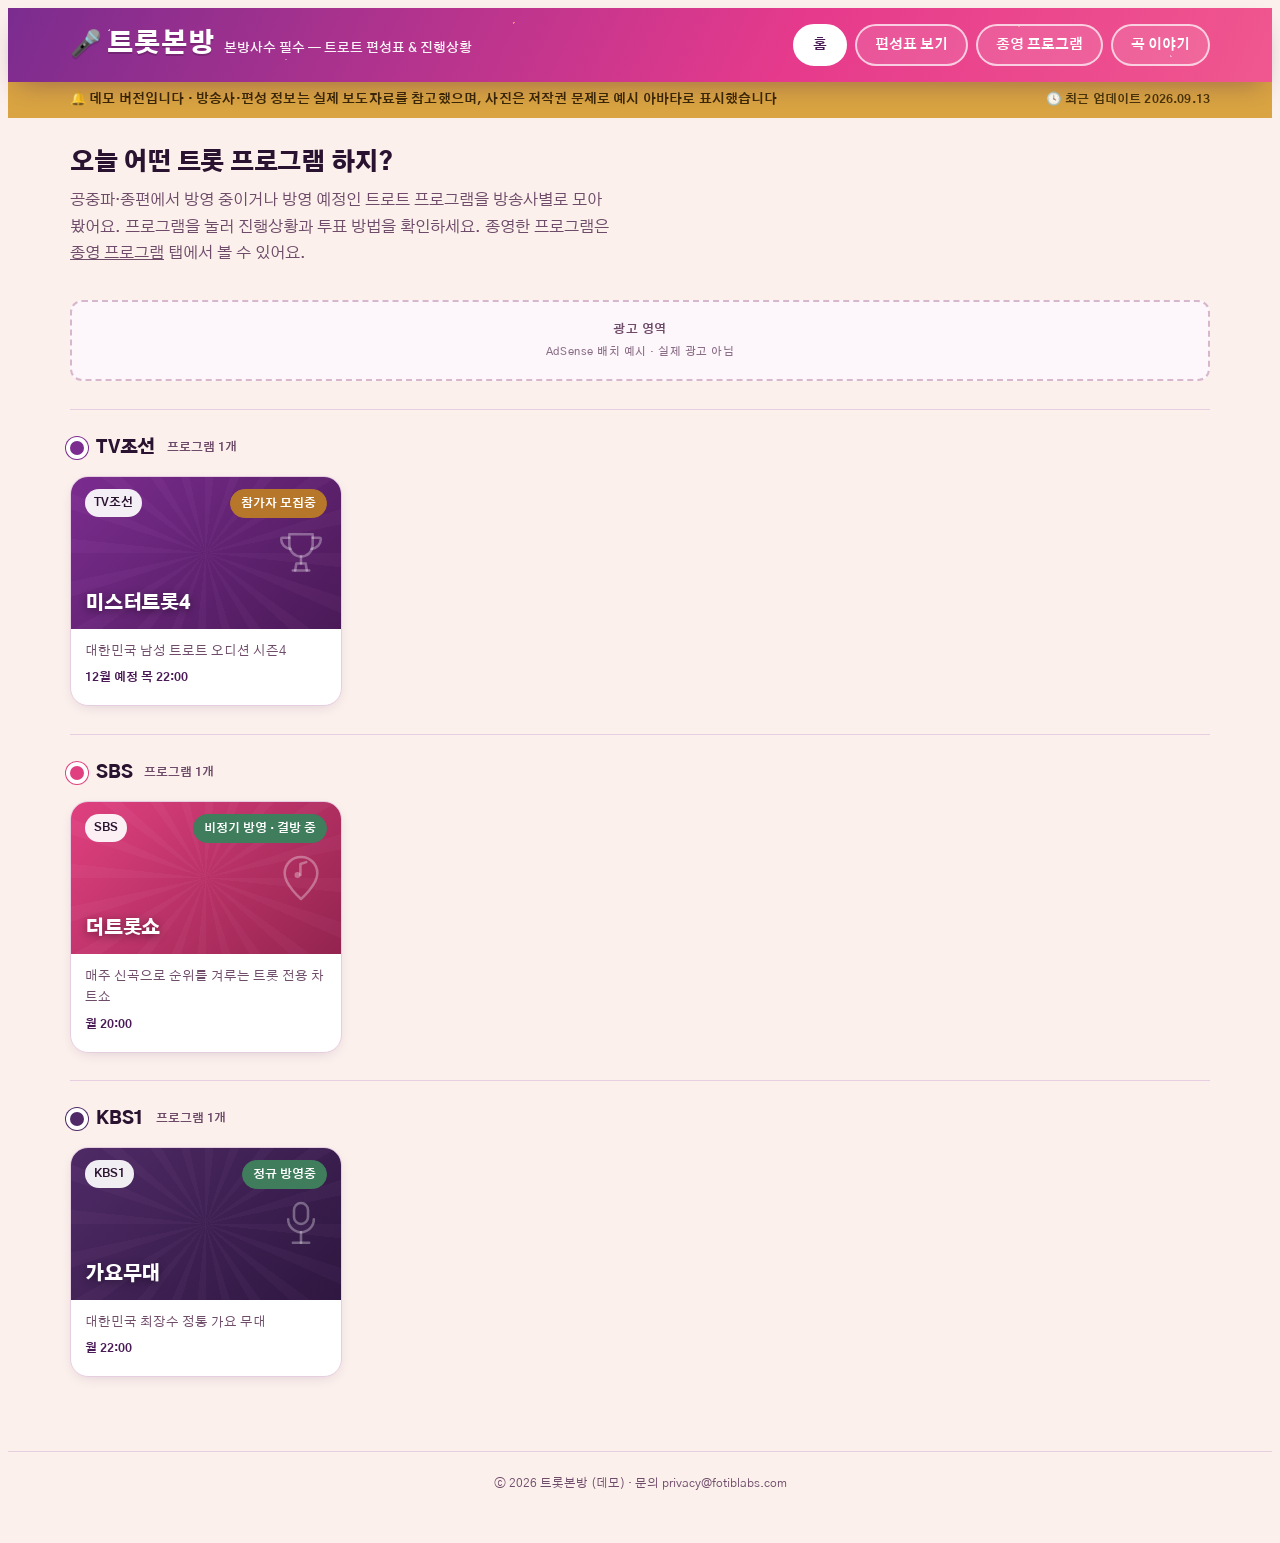
==== index.html @ c2bcf1fb "Add files via upload" ====
<!DOCTYPE html>
<html lang="ko">
<head>
<meta charset="UTF-8">
<meta name="viewport" content="width=device-width, initial-scale=1.0">
<meta name="description" content="미스트롯, 미스터트롯, 현역가왕 등 공중파·종편 트로트 프로그램의 편성표·진행상황·투표 방법을 한 곳에 모은 정보 사이트">
<meta property="og:title" content="트롯본방 - 트로트 프로그램 편성표 & 진행상황">
<meta property="og:description" content="방송사별 트로트 프로그램을 모아보고 편성표·진행상황·투표방법을 확인하세요">
<meta property="og:type" content="website">
<meta property="og:locale" content="ko_KR">
<link rel="icon" href="data:image/svg+xml,%3Csvg%20xmlns='http://www.w3.org/2000/svg'%20viewBox='0%200%20100%20100'%3E%3Ctext%20y='.9em'%20font-size='90'%3E%F0%9F%8E%A4%3C/text%3E%3C/svg%3E">
<title>트롯본방 - 트로트 프로그램 편성표 & 진행상황</title>
<link rel="stylesheet" href="https://fonts.googleapis.com/css2?family=Gothic+A1:wght@400;500;700;900&display=swap">
<style>
  :root{
    --color-bg:#FBF0EC;
    --color-bg-alt:#F6E1EE;
    --color-surface:#FFFFFF;
    --color-ink:#2A1330;
    --color-ink-soft:#6E4B69;
    --color-primary:#7B2C8F;
    --color-primary-dark:#4A1A57;
    --color-accent:#E63A8C;
    --color-gold:#D9A441;
    --color-gold-dark:#A9761F;
    --color-border:#E7CDE0;
    --tone-live:#3F7D5C;
    --tone-live-bg:#E2F1E7;
    --tone-upcoming:#B6772A;
    --tone-upcoming-bg:#FBEBD6;
    --tone-ended:#8B738C;
    --tone-ended-bg:#EEE4EC;
    --font-display:'Gothic A1','Noto Sans KR',sans-serif;
    --font-body:'Gothic A1','Noto Sans KR',sans-serif;
    --radius-card:18px;
    --shadow-card:0 12px 26px -10px rgba(74,26,87,0.38);
    --shadow-soft:0 4px 14px -6px rgba(74,26,87,0.22);
  }

  *,*::before,*::after{box-sizing:border-box;}

  body{
    background:var(--color-bg);
    color:var(--color-ink);
    font-family:var(--font-body);
    font-size:16px;
    line-height:1.65;
    -webkit-font-smoothing:antialiased;
  }

  h1,h2,h3,h4{
    font-family:var(--font-display);
    font-weight:900;
    line-height:1.3;
    text-wrap:balance;
    margin:0;
    letter-spacing:-0.01em;
  }

  p{margin:0;}
  ul{margin:0;padding:0;list-style:none;}
  button{font-family:inherit;cursor:pointer;}
  a{color:inherit;}

  img,svg{max-width:100%;}

  :focus-visible{
    outline:3px solid var(--color-accent);
    outline-offset:2px;
    border-radius:6px;
  }

  .wrap{
    max-width:1180px;
    margin:0 auto;
    padding:0 20px;
  }

  /* ---------- header ---------- */
  .site-header{
    position:relative;
    background:linear-gradient(115deg,var(--color-primary) 0%,var(--color-accent) 62%,#F0578F 100%);
    background-image:
      radial-gradient(1.6px 1.6px at 8% 30%, rgba(255,255,255,0.55) 50%, transparent 51%),
      radial-gradient(1.6px 1.6px at 22% 70%, rgba(255,255,255,0.4) 50%, transparent 51%),
      radial-gradient(2px 2px at 40% 20%, rgba(255,225,120,0.55) 50%, transparent 51%),
      radial-gradient(1.4px 1.4px at 66% 55%, rgba(255,255,255,0.5) 50%, transparent 51%),
      radial-gradient(2px 2px at 80% 25%, rgba(255,225,120,0.5) 50%, transparent 51%),
      radial-gradient(1.6px 1.6px at 92% 65%, rgba(255,255,255,0.45) 50%, transparent 51%),
      linear-gradient(115deg,var(--color-primary) 0%,var(--color-accent) 62%,#F0578F 100%);
    color:#fff;
    padding:16px 0;
    box-shadow:var(--shadow-card);
  }
  .site-header .wrap{
    display:flex;
    align-items:center;
    justify-content:space-between;
    gap:16px;
    flex-wrap:wrap;
  }
  .brand{
    display:flex;
    align-items:baseline;
    gap:10px;
  }
  .brand-mark{
    font-family:var(--font-display);
    font-weight:900;
    font-size:1.6rem;
    letter-spacing:-0.01em;
    text-shadow:0 2px 0 rgba(0,0,0,0.18);
  }
  .brand-tagline{
    font-size:0.82rem;
    color:rgba(255,255,255,0.95);
    font-weight:600;
  }
  .site-nav{
    display:flex;
    gap:8px;
  }
  .nav-btn{
    border:2px solid rgba(255,255,255,0.7);
    background:rgba(255,255,255,0.12);
    color:#fff;
    font-weight:700;
    font-size:0.85rem;
    padding:8px 18px;
    border-radius:999px;
    transition:background 0.15s ease, transform 0.15s ease;
    text-decoration:none;
    display:inline-block;
  }
  .nav-btn:hover{background:rgba(255,255,255,0.28);}
  .nav-btn[aria-current="page"]{
    background:#fff;
    color:var(--color-primary-dark);
    border-color:#fff;
  }

  .demo-strip{
    background:var(--color-gold);
    color:#3A2705;
    font-weight:700;
    letter-spacing:0.01em;
    padding:7px 0;
  }
  .demo-strip .wrap{
    display:flex;
    align-items:center;
    justify-content:space-between;
    gap:8px 18px;
    flex-wrap:wrap;
  }
  .demo-strip .msg{font-size:0.82rem;}
  .demo-strip .updated{
    font-size:0.78rem;
    white-space:nowrap;
    opacity:0.9;
  }

  main{display:block;padding-bottom:64px;}

  /* ---------- ad placeholder ---------- */
  .ad-slot{
    border:2px dashed #D6B7CC;
    background:#FDF7FB;
    color:var(--color-ink-soft);
    border-radius:12px;
    text-align:center;
    padding:18px;
    font-size:0.78rem;
    font-weight:700;
    letter-spacing:0.04em;
    margin:28px 0;
  }
  .ad-slot span{display:block;font-size:0.68rem;font-weight:500;margin-top:2px;opacity:0.8;}

  /* ---------- home ---------- */
  .intro{
    padding:30px 0 6px;
  }
  .intro h1{
    font-size:1.5rem;
    margin-bottom:8px;
  }
  .intro p{
    color:var(--color-ink-soft);
    max-width:60ch;
  }

  .broadcaster-block{
    padding:26px 0 10px;
    border-top:1px solid var(--color-border);
    margin-top:18px;
  }
  .broadcaster-head{
    display:flex;
    align-items:center;
    gap:12px;
    margin-bottom:16px;
  }
  .broadcaster-dot{
    width:14px;height:14px;border-radius:50%;
    box-shadow:0 0 0 4px var(--color-surface), 0 0 0 5px var(--dot-color, var(--color-primary));
    background:var(--dot-color, var(--color-primary));
  }
  .broadcaster-head h2{font-size:1.15rem;}
  .broadcaster-count{
    font-size:0.75rem;
    color:var(--color-ink-soft);
    font-weight:700;
  }

  .card-grid{
    display:grid;
    grid-template-columns:repeat(auto-fill, minmax(240px,1fr));
    gap:18px;
  }

  .prog-card{
    background:var(--color-surface);
    border-radius:var(--radius-card);
    overflow:hidden;
    box-shadow:var(--shadow-soft);
    border:1px solid var(--color-border);
    text-align:left;
    padding:0;
    display:flex;
    flex-direction:column;
    transition:transform 0.15s ease, box-shadow 0.15s ease;
  }
  .prog-card:hover{
    transform:translateY(-4px);
    box-shadow:var(--shadow-card);
  }
  .prog-thumb{
    position:relative;
    aspect-ratio:16/9;
    background:linear-gradient(135deg, var(--acc,#7B2C8F), var(--acc-dark,#4A1A57));
    display:flex;
    flex-direction:column;
    justify-content:flex-end;
    padding:12px 14px;
    overflow:hidden;
  }
  .prog-thumb::before{
    content:"";
    position:absolute;
    inset:-30%;
    background-image:repeating-conic-gradient(from 0deg, rgba(255,255,255,0.16) 0deg 6deg, transparent 6deg 18deg);
    opacity:0.55;
    mix-blend-mode:soft-light;
  }

  /* ---------- type icons (competition/variety/stage watermarks) ---------- */
  .type-icon{position:absolute;display:block;pointer-events:none;}
  .type-icon svg{width:100%;height:100%;display:block;}
  .type-icon-thumb{
    top:50%; right:12px;
    width:56px; height:56px;
    transform:translateY(-50%);
    color:rgba(255,255,255,0.32);
  }
  .type-icon-hero{
    top:22px; right:26px;
    width:96px; height:96px;
    color:rgba(255,255,255,0.22);
  }
  .type-icon-mini{
    position:relative;
    display:inline-flex;
    width:20px; height:20px;
    vertical-align:middle;
  }
  .prog-badges{
    position:relative;
    display:flex;
    justify-content:space-between;
    align-items:flex-start;
    margin-bottom:auto;
  }
  .chip{
    position:relative;
    font-size:0.74rem;
    font-weight:700;
    padding:4px 9px;
    border-radius:999px;
    background:rgba(255,255,255,0.92);
    color:var(--color-ink);
  }
  .status-pill{
    position:relative;
    font-size:0.72rem;
    font-weight:700;
    padding:4px 10px;
    border-radius:999px;
    color:#fff;
    background:rgba(0,0,0,0.28);
    border:1px solid rgba(255,255,255,0.6);
  }
  .status-pill.tone-live{background:var(--tone-live);border-color:var(--tone-live);}
  .status-pill.tone-upcoming{background:var(--tone-upcoming);border-color:var(--tone-upcoming);}
  .status-pill.tone-ended{background:var(--tone-ended);border-color:var(--tone-ended);}

  .prog-title{
    position:relative;
    color:#fff;
    font-size:1.2rem;
    text-shadow:0 2px 8px rgba(0,0,0,0.45);
  }
  .prog-meta{
    padding:12px 14px 16px;
    display:flex;
    flex-direction:column;
    gap:6px;
    flex:1;
  }
  .prog-tagline{font-size:0.82rem;color:var(--color-ink-soft);}
  .prog-schedule{
    font-size:0.78rem;
    font-weight:700;
    color:var(--color-primary-dark);
    font-variant-numeric:tabular-nums;
  }

  /* ---------- ended programs / past seasons ---------- */
  .past-season-list{display:flex;flex-direction:column;gap:16px;margin-top:18px;}
  .past-season-card{
    background:var(--color-surface);
    border:1px solid var(--color-border);
    border-radius:16px;
    overflow:hidden;
  }
  .past-season-head{
    display:flex;
    align-items:center;
    gap:10px;
    flex-wrap:wrap;
    padding:14px 16px;
    background:var(--color-bg-alt);
  }
  .past-season-title{font-weight:900;font-size:1rem;color:var(--color-primary-dark);}
  .past-season-top{
    font-size:0.72rem;
    font-weight:700;
    background:var(--color-gold);
    color:#3A2705;
    padding:3px 10px;
    border-radius:999px;
  }
  .past-season-link{
    margin-left:auto;
    font-size:0.78rem;
    font-weight:700;
    color:var(--color-primary-dark);
    white-space:nowrap;
  }
  .past-season-link:hover{text-decoration:underline;}
  .past-season-body{padding:14px 16px 16px;}
  .past-season-body .history-roster{
    border-top:none;
    background:none;
    padding:0;
  }
  .past-season-summary{
    font-size:0.88rem;
    color:var(--color-ink);
    line-height:1.6;
    margin-bottom:12px;
  }
  .past-season-note{
    font-size:0.76rem;
    color:var(--color-ink-soft);
    margin-top:10px;
  }

  /* ---------- posts (곡 이야기) ---------- */
  .post-list{display:flex;flex-direction:column;gap:16px;margin-top:18px;}
  .post-card{
    display:block;
    background:var(--color-surface);
    border:1px solid var(--color-border);
    border-radius:16px;
    padding:18px 20px;
    text-decoration:none;
    color:inherit;
    transition:transform 0.15s ease, box-shadow 0.15s ease;
  }
  .post-card:hover{transform:translateY(-2px);box-shadow:var(--shadow-card);}
  .post-card-meta{display:flex;gap:8px;align-items:center;flex-wrap:wrap;margin-bottom:8px;}
  .post-tag{
    font-size:0.72rem;
    font-weight:700;
    padding:3px 10px;
    border-radius:999px;
    background:var(--color-bg-alt);
    color:var(--color-primary-dark);
  }
  .post-date{font-size:0.78rem;color:var(--color-ink-soft);}
  .post-card-title{font-size:1.1rem;font-weight:900;color:var(--color-primary-dark);margin-bottom:6px;}
  .post-card-excerpt{font-size:0.88rem;color:var(--color-ink-soft);line-height:1.6;}

  .post-detail-head{padding:6px 0 18px;border-bottom:1px solid var(--color-border);margin-bottom:20px;}
  .post-detail-title{font-size:1.7rem;margin-bottom:10px;}
  .post-song-facts{display:flex;flex-wrap:wrap;gap:8px 20px;font-size:0.86rem;color:var(--color-ink-soft);}
  .post-song-facts b{color:var(--color-ink);}
  .post-body p{margin-bottom:16px;line-height:1.8;font-size:0.98rem;}
  .post-video-card{
    display:flex;
    align-items:center;
    gap:14px;
    padding:16px 18px;
    background:var(--color-bg-alt);
    border:1px solid var(--color-border);
    border-radius:14px;
    margin:22px 0;
  }
  .post-video-icon{
    flex:none;
    width:38px;height:38px;
    border-radius:50%;
    background:var(--color-primary);
    color:#fff;
    display:flex;align-items:center;justify-content:center;
    font-size:0.95rem;
  }
  .post-video-body{flex:1;}
  .post-video-label{font-weight:700;color:var(--color-primary-dark);margin-bottom:2px;}
  .post-video-note{font-size:0.82rem;color:var(--color-ink-soft);}
  .post-video-link{
    flex:none;
    font-size:0.82rem;
    font-weight:700;
    color:var(--color-primary-dark);
    white-space:nowrap;
    border:1px solid var(--color-primary);
    padding:7px 12px;
    border-radius:999px;
  }
  .post-video-link:hover{background:var(--color-primary);color:#fff;}
  .post-program-link{
    display:inline-block;
    margin-top:6px;
    font-size:0.86rem;
    font-weight:700;
    color:var(--color-primary-dark);
  }
  .related-posts{display:flex;flex-direction:column;gap:10px;margin-top:6px;}
  .related-post-link{
    display:block;
    padding:12px 14px;
    background:var(--color-bg-alt);
    border:1px solid var(--color-border);
    border-radius:12px;
    text-decoration:none;
    color:var(--color-ink);
    font-size:0.9rem;
    font-weight:700;
  }
  .related-post-link:hover{border-color:var(--color-primary);}
  .related-post-link span{display:block;font-weight:400;color:var(--color-ink-soft);font-size:0.8rem;margin-top:3px;}

  /* ---------- schedule ---------- */
  .page-head{padding:30px 0 8px;}
  .page-head h1{font-size:1.5rem;margin-bottom:6px;}
  .page-head p{color:var(--color-ink-soft);}

  .week-grid{
    display:grid;
    grid-template-columns:1fr;
    gap:12px;
    margin-top:20px;
  }
  @media (min-width:760px){
    .week-grid{grid-template-columns:repeat(7,minmax(0,1fr));}
  }
  .day-col{
    background:var(--color-surface);
    border:1px solid var(--color-border);
    border-radius:14px;
    padding:12px;
    min-height:120px;
    display:flex;
    flex-direction:column;
    gap:8px;
  }
  .day-col.is-today{border-color:var(--color-accent);box-shadow:0 0 0 2px rgba(230,58,140,0.18);}
  .day-label{
    font-family:var(--font-display);
    font-weight:700;
    font-size:0.98rem;
    color:var(--color-primary-dark);
    display:flex;
    align-items:center;
    justify-content:space-between;
  }
  .day-label small{font-family:var(--font-body);font-weight:600;font-size:0.72rem;color:var(--color-ink-soft);}
  .day-empty{font-size:0.8rem;color:var(--color-ink-soft);opacity:0.75;padding:6px 2px;}

  .sched-chip{
    display:block;
    text-align:left;
    background:var(--color-bg-alt);
    border-left:4px solid var(--acc,#7B2C8F);
    border-radius:8px;
    padding:7px 9px;
    width:100%;
  }
  .sched-chip .time{
    font-weight:900;
    font-size:0.82rem;
    font-variant-numeric:tabular-nums;
    color:var(--color-ink);
    display:block;
  }
  .sched-chip .name{font-size:0.8rem;font-weight:700;display:block;}
  .sched-chip .bc{font-size:0.72rem;color:var(--color-ink-soft);}

  .sched-footnote{
    margin-top:16px;
    font-size:0.75rem;
    color:var(--color-ink-soft);
  }

  .other-progs{
    margin-top:30px;
    padding-top:20px;
    border-top:1px solid var(--color-border);
  }
  .other-progs h2{font-size:1.05rem;margin-bottom:12px;}
  .other-list{display:flex;flex-wrap:wrap;gap:10px;}
  .other-chip{
    display:flex;
    align-items:center;
    gap:8px;
    background:var(--color-surface);
    border:1px solid var(--color-border);
    border-radius:999px;
    padding:8px 14px 8px 8px;
    font-size:0.8rem;
    font-weight:700;
  }
  .other-chip .dot{width:9px;height:9px;border-radius:50%;background:var(--acc,#7B2C8F);}
  .other-chip .status-pill{position:static;}

  /* ---------- detail ---------- */
  .back-btn{
    display:inline-flex;
    align-items:center;
    gap:6px;
    margin:20px 0 0;
    background:none;
    border:none;
    color:var(--color-primary-dark);
    font-weight:700;
    font-size:0.85rem;
    padding:6px 4px;
  }
  .back-btn:hover{text-decoration:underline;}

  .detail-hero{
    position:relative;
    margin-top:14px;
    border-radius:22px;
    overflow:hidden;
    padding:34px 26px;
    background:linear-gradient(120deg,var(--acc,#7B2C8F),var(--acc-dark,#4A1A57));
    color:#fff;
    box-shadow:var(--shadow-card);
  }
  .detail-hero::before{
    content:"";
    position:absolute;
    inset:-40%;
    background-image:repeating-conic-gradient(from 0deg, rgba(255,255,255,0.14) 0deg 6deg, transparent 6deg 18deg);
    opacity:0.5;
    mix-blend-mode:soft-light;
  }
  .detail-hero-top{
    position:relative;
    display:flex;
    justify-content:space-between;
    align-items:flex-start;
    flex-wrap:wrap;
    gap:10px;
    margin-bottom:18px;
  }
  .detail-title{
    position:relative;
    font-size:2rem;
    text-shadow:0 3px 10px rgba(0,0,0,0.4);
    margin-bottom:6px;
  }
  .detail-tagline{position:relative;font-size:0.95rem;color:rgba(255,255,255,0.92);}

  .facts-row{
    display:grid;
    grid-template-columns:repeat(auto-fit,minmax(160px,1fr));
    gap:12px;
    margin-top:22px;
  }
  .fact-card{
    background:var(--color-surface);
    border:1px solid var(--color-border);
    border-radius:14px;
    padding:14px 16px;
  }
  .fact-card .label{
    font-size:0.74rem;
    font-weight:700;
    color:var(--color-ink-soft);
    letter-spacing:0.03em;
    margin-bottom:4px;
    display:block;
  }
  .fact-card .value{
    font-size:0.96rem;
    font-weight:700;
    font-variant-numeric:tabular-nums;
  }

  .detail-section{
    margin-top:26px;
  }
  .detail-section h2{
    font-size:1.15rem;
    margin-bottom:12px;
    display:flex;
    align-items:center;
    gap:8px;
  }
  .detail-section h2::before{
    content:"";
    width:8px;height:8px;border-radius:2px;
    background:var(--color-gold);
    transform:rotate(45deg);
    display:inline-block;
  }

  .lineup-list{display:flex;flex-wrap:wrap;gap:10px;}
  .lineup-chip{
    background:var(--color-surface);
    border:1px solid var(--color-border);
    border-radius:999px;
    padding:8px 16px;
    font-weight:700;
    font-size:0.85rem;
    display:flex;
    align-items:center;
    gap:8px;
  }
  .lineup-chip .rank{
    background:var(--color-gold);
    color:#3A2705;
    font-size:0.7rem;
    border-radius:50%;
    width:20px;height:20px;
    display:flex;align-items:center;justify-content:center;
  }
  .empty-note{
    color:var(--color-ink-soft);
    font-size:0.85rem;
    background:var(--color-bg-alt);
    border-radius:10px;
    padding:12px 14px;
  }

  .history-table{
    width:100%;
    border-collapse:collapse;
    background:var(--color-surface);
    border:1px solid var(--color-border);
    border-radius:14px;
    overflow:hidden;
  }
  .history-table th,.history-table td{
    text-align:left;
    padding:10px 14px;
    font-size:0.85rem;
    border-bottom:1px solid var(--color-border);
  }
  .history-table th{
    background:var(--color-bg-alt);
    font-weight:700;
    color:var(--color-primary-dark);
  }
  .history-table tr:last-child td{border-bottom:none;}
  .table-scroll{overflow-x:auto;border-radius:14px;}

  .vote-box{
    background:var(--color-surface);
    border:1px solid var(--color-border);
    border-radius:14px;
    padding:16px 18px;
    display:grid;
    grid-template-columns:repeat(auto-fit,minmax(200px,1fr));
    gap:14px;
  }
  .vote-item .label{
    font-size:0.75rem;
    font-weight:700;
    color:var(--color-gold-dark);
    margin-bottom:3px;
    display:block;
  }
  .vote-item .value{font-size:0.92rem;font-weight:600;}
  .vote-note{
    grid-column:1/-1;
    font-size:0.82rem;
    color:var(--color-ink-soft);
    border-top:1px dashed var(--color-border);
    padding-top:10px;
    margin-top:2px;
  }

  .data-note{
    font-size:0.78rem;
    color:var(--color-ink-soft);
    margin-top:6px;
  }

  /* ---------- history (stages + roster) ---------- */
  .history-list{display:flex;flex-direction:column;gap:10px;}
  .history-stage{
    background:var(--color-surface);
    border:1px solid var(--color-border);
    border-radius:14px;
    overflow:hidden;
  }
  .history-stage-head{
    display:flex;
    align-items:center;
    gap:12px;
    padding:12px 16px;
    flex-wrap:wrap;
  }
  .history-stage-name{
    font-weight:900;
    font-size:0.88rem;
    color:var(--color-primary-dark);
    white-space:nowrap;
  }
  .history-stage-result{
    font-size:0.85rem;
    color:var(--color-ink);
    flex:1;
    min-width:160px;
  }
  .history-toggle{
    background:var(--color-bg-alt);
    border:1px solid var(--color-border);
    color:var(--color-primary-dark);
    font-weight:700;
    font-size:0.75rem;
    padding:6px 12px;
    border-radius:999px;
    display:inline-flex;
    align-items:center;
    gap:5px;
    white-space:nowrap;
  }
  .history-toggle:hover{background:var(--color-border);}
  .history-toggle .chevron{
    display:inline-block;
    transition:transform 0.15s ease;
    font-size:0.7rem;
  }
  .history-roster{
    border-top:1px solid var(--color-border);
    background:var(--color-bg-alt);
    padding:14px 16px 16px;
    display:grid;
    grid-template-columns:repeat(auto-fill,minmax(220px,1fr));
    gap:10px;
  }
  .roster-card{
    background:var(--color-surface);
    border:1px solid var(--color-border);
    border-radius:12px;
    padding:10px 12px;
    display:flex;
    align-items:flex-start;
    gap:10px;
  }
  .avatar{
    flex:none;
    width:44px;height:44px;
    border-radius:50%;
    display:flex;
    align-items:center;
    justify-content:center;
    color:#fff;
    font-weight:900;
    font-size:1rem;
    box-shadow:0 2px 6px rgba(0,0,0,0.18);
  }
  .roster-body{min-width:0;flex:1;}
  .roster-name-row{
    display:flex;
    align-items:center;
    gap:6px;
    flex-wrap:wrap;
    margin-bottom:3px;
  }
  .roster-name{font-weight:800;font-size:0.9rem;}
  .rtag{
    font-size:0.66rem;
    font-weight:700;
    padding:2px 8px;
    border-radius:999px;
    white-space:nowrap;
  }
  .rtag-win{background:var(--color-gold);color:#3A2705;}
  .rtag-advance{background:var(--tone-live-bg);color:var(--tone-live);}
  .rtag-eliminated{background:var(--tone-ended-bg);color:var(--tone-ended);}
  .rtag-final{background:var(--color-bg-alt);color:var(--color-primary-dark);border:1px solid var(--color-border);}
  .roster-detail{
    font-size:0.78rem;
    color:var(--color-ink-soft);
    line-height:1.45;
  }
  .roster-note{
    grid-column:1/-1;
    font-size:0.72rem;
    color:var(--color-ink-soft);
    padding-top:2px;
  }

  footer{
    border-top:1px solid var(--color-border);
    padding:22px 0 40px;
    text-align:center;
    color:var(--color-ink-soft);
    font-size:0.78rem;
  }

  @media (prefers-reduced-motion:no-preference){
    .prog-card{will-change:transform;}
  }
  @media (prefers-reduced-motion:reduce){
    .prog-card{transition:none;}
  }
</style>
</head>
<body>
<header class="site-header">
  <div class="wrap">
    <div class="brand">
      <span class="brand-mark">🎤 트롯본방</span>
      <span class="brand-tagline">본방사수 필수 — 트로트 편성표 &amp; 진행상황</span>
    </div>
    <nav class="site-nav">
      <a class="nav-btn" id="nav-home" href="#" aria-current="page">홈</a>
      <a class="nav-btn" id="nav-schedule" href="#schedule">편성표 보기</a>
      <a class="nav-btn" id="nav-ended" href="#ended">종영 프로그램</a>
      <a class="nav-btn" id="nav-posts" href="#posts">곡 이야기</a>
    </nav>
  </div>
</header>
<div class="demo-strip">
  <div class="wrap">
    <span class="msg">🔔 데모 버전입니다 · 방송사·편성 정보는 실제 보도자료를 참고했으며, 사진은 저작권 문제로 예시 아바타로 표시했습니다</span>
    <span class="updated">🕓 최근 업데이트 2026.09.13</span>
  </div>
</div>

<main>

  <!-- ===== HOME VIEW ===== -->
  <section id="view-home">
    <div class="wrap">
      <div class="intro">
        <h1>오늘 어떤 트롯 프로그램 하지?</h1>
        <p>공중파·종편에서 방영 중이거나 방영 예정인 트로트 프로그램을 방송사별로 모아봤어요. 프로그램을 눌러 진행상황과 투표 방법을 확인하세요. 종영한 프로그램은 <a href="#ended">종영 프로그램</a> 탭에서 볼 수 있어요.</p>
      </div>
      <div class="ad-slot">광고 영역<span>AdSense 배치 예시 · 실제 광고 아님</span></div>
      <div id="broadcaster-sections"></div>
    </div>
  </section>

  <!-- ===== SCHEDULE VIEW ===== -->
  <section id="view-schedule" hidden>
    <div class="wrap">
      <div class="page-head">
        <h1>주간 편성표</h1>
        <p>요일 · 시간순으로 정리한 트로트 프로그램 편성표예요.</p>
      </div>
      <div id="week-grid" class="week-grid"></div>
      <p class="sched-footnote" style="font-size:0.85rem;">※ 방송 편성은 특집·이슈에 따라 변경될 수 있어요. 정확한 시간은 방송사 공식 채널에서 다시 확인해 주세요.</p>
      <div class="ad-slot">광고 영역<span>AdSense 배치 예시 · 실제 광고 아님</span></div>
      <div class="other-progs">
        <h2>정규 편성 외 (방영 예정)</h2>
        <ul id="other-list" class="other-list"></ul>
      </div>
    </div>
  </section>

  <!-- ===== ENDED PROGRAMS VIEW ===== -->
  <section id="view-ended" hidden>
    <div class="wrap">
      <div class="page-head">
        <h1>종영 프로그램</h1>
        <p>방영을 마친 트로트 프로그램들이에요. 최종 TOP 순위와 참가자들이 마지막으로 부른 곡, 프로그램 현황을 정리했어요.</p>
      </div>
      <div id="ended-list"></div>
    </div>
  </section>

  <!-- ===== POSTS LIST VIEW ===== -->
  <section id="view-posts" hidden>
    <div class="wrap">
      <div class="page-head">
        <h1>곡 이야기</h1>
        <p>방송에서 다시 조명된 트로트 명곡들의 배경과, 그 곡을 다시 부른 무대 이야기를 정리했어요.</p>
      </div>
      <div id="posts-list"></div>
    </div>
  </section>

  <!-- ===== POST DETAIL VIEW ===== -->
  <section id="view-post" hidden>
    <div class="wrap">
      <button class="back-btn" id="post-back">← 목록으로</button>
      <div id="post-content"></div>
    </div>
  </section>

  <!-- ===== DETAIL VIEW ===== -->
  <section id="view-detail" hidden>
    <div class="wrap">
      <button class="back-btn" id="detail-back">← 목록으로</button>
      <div id="detail-content"></div>
    </div>
  </section>

</main>

<footer>
  ⓒ 2026 트롯본방 (데모) · 문의 privacy@fotiblabs.com
</footer>

<script>
(function(){
  "use strict";

  var MISTROT4_TOP10 = [
    {name:"허찬미", detail:"김연자 '당신은 얄미운 나비' · 마스터 점수 1,498점", resultTag:"결승 진출", resultTone:"advance"},
    {name:"이소나", detail:"최진희 '가버린 당신'", resultTag:"결승 진출", resultTone:"advance"},
    {name:"홍성윤", detail:"김수희 '고독한 연인'", resultTag:"결승 진출", resultTone:"advance"},
    {name:"길려원", detail:"김용임 '사랑여행'", resultTag:"결승 진출", resultTone:"advance"},
    {name:"윤태화", detail:"'참회'", resultTag:"결승 진출", resultTone:"advance"},
    {name:"김산하", detail:"김수희 '멍에' · 마스터 점수 1,492점 (15위에서 급상승)", resultTag:"탈락", resultTone:"eliminated"},
    {name:"유미", detail:"설운도 '잃어버린 30년' · 마스터 점수 1,503점", resultTag:"탈락", resultTone:"eliminated"},
    {name:"이엘리야", detail:"최진희 '우린 너무 쉽게 헤어졌어요'", resultTag:"탈락", resultTone:"eliminated"},
    {name:"윤윤서", detail:"'오래오래 살아주세요'", resultTag:"탈락", resultTone:"eliminated"},
    {name:"염유리", detail:"곡 정보 확인 안됨", resultTag:"탈락", resultTone:"eliminated"}
  ];
  var MISTROT4_TOP5 = [
    {name:"이소나", detail:"패티김 '사랑은 생명의 꽃' · 문자투표 256,310표(27.98%)로 역전 우승", resultTag:"진 · 1위 우승", resultTone:"win"},
    {name:"허찬미", detail:"남진 '나야 나' (프로듀스101 하이라이트 포함)", resultTag:"선 · 2위", resultTone:"final"},
    {name:"홍성윤", detail:"이선희 '인연'", resultTag:"미 · 3위", resultTone:"final"},
    {name:"길려원", detail:"주현미 '대왕의 길'", resultTag:"4위", resultTone:"final"},
    {name:"윤태화", detail:"이미자 '노래는 나의 인생'", resultTag:"5위", resultTone:"final"}
  ];
  var MUMYEONG_TOP7 = [
    {name:"성리", detail:"신유 '애가' (어머니를 향한 사모곡) · 종합 2,784점, 전 부문 1위", resultTag:"우승", resultTone:"win"},
    {name:"하루", detail:"종합 2,607점 · 곡 정보 확인 안됨", resultTag:"2위", resultTone:"final"},
    {name:"장한별", detail:"종합 2,631점 · 곡 정보 확인 안됨", resultTag:"3위", resultTone:"final"},
    {name:"이루네", detail:"곡 정보 확인 안됨", resultTag:"4위", resultTone:"final"},
    {name:"황윤성", detail:"곡 정보 확인 안됨", resultTag:"5위", resultTone:"final"},
    {name:"정연호", detail:"곡 정보 확인 안됨", resultTag:"6위", resultTone:"final"},
    {name:"이창민", detail:"곡 정보 확인 안됨", resultTag:"7위", resultTone:"final"}
  ];
  var HYEONYEOK_TOP3 = [
    {name:"전유진", detail:"결승 무대 곡 정보 확인 안됨 · 득표율 1위(마이진과 0.7%p 차)", resultTag:"우승", resultTone:"win"},
    {name:"마이진", detail:"결승 무대 곡 정보 확인 안됨", resultTag:"2위", resultTone:"final"},
    {name:"김다현", detail:"결승 무대 곡 정보 확인 안됨", resultTag:"3위", resultTone:"final"}
  ];
  var MISTERTROT3_TOP7 = [
    {name:"김용빈", detail:"국민투표 1위 · 결승 무대 곡 정보 확인 안됨", resultTag:"진 · 1위 우승", resultTone:"win"},
    {name:"손빈아", detail:"결승 무대 곡 정보 확인 안됨", resultTag:"선 · 2위", resultTone:"final"},
    {name:"천록담", detail:"결승 무대 곡 정보 확인 안됨", resultTag:"미 · 3위", resultTone:"final"},
    {name:"춘길", detail:"결승 무대 곡 정보 확인 안됨", resultTag:"4위", resultTone:"final"},
    {name:"최재명", detail:"결승 무대 곡 정보 확인 안됨", resultTag:"5위", resultTone:"final"},
    {name:"남승민", detail:"결승 무대 곡 정보 확인 안됨", resultTag:"6위", resultTone:"final"},
    {name:"추혁진", detail:"결승 무대 곡 정보 확인 안됨", resultTag:"7위", resultTone:"final"}
  ];
  var HYEONYEOK2_TOP7 = [
    {name:"박서진", detail:"신곡 '남도 가는 길' 무대 · 제2대 현역가왕 등극", resultTag:"1위 우승", resultTone:"win"},
    {name:"진해성", detail:"신곡 '불나방' 무대", resultTag:"2위", resultTone:"final"},
    {name:"에녹", detail:"신곡 '대전역 부르스' 무대", resultTag:"3위", resultTone:"final"},
    {name:"신승태", detail:"신곡 '증거' 무대", resultTag:"4위", resultTone:"final"},
    {name:"김준수", detail:"신곡 '싹 다 잊고 한잔' 무대", resultTag:"5위", resultTone:"final"},
    {name:"최수호", detail:"신곡 '너 T야' 무대", resultTag:"6위", resultTone:"final"},
    {name:"강문경", detail:"신곡 '팽이' 무대", resultTag:"7위", resultTone:"final"}
  ];

  var PROGRAMS = [
    {
      id:"mistrot4", broadcaster:"TV조선", accent:"#7B2C8F", accentDark:"#4A1A57",
      title:"미스트롯4", tagline:"대한민국 여성 트로트 오디션 시즌4",
      type:"competition",
      statusLabel:"종영 · 진 이소나", statusTone:"ended",
      airDay:"종영", airTime:"22:00", airNote:"방영 당시 매주 목요일 · 결승 방송은 21:30 시작",
      seasonInfo:"시즌4 · 전 12부작 · 2025.12.18 ~ 2026.03.05",
      participantsTotal:88,
      missionLabel:"현재 상태", mission:"시즌 종영 — 최종 우승(진) 이소나, 준우승(선) 허찬미, 3위(미) 홍성윤",
      lineupLabel:"최종 순위 (TOP5)",
      lineup:[{rank:"진",name:"이소나"},{rank:"선",name:"허찬미"},{rank:"미",name:"홍성윤"},{rank:4,name:"길려원"},{rank:5,name:"윤태화"}],
      lineupNote:"※ 2026.03.05 결승 방송 기준 공식 최종 순위",
      finalTopLabel:"TOP5", finalRoster:MISTROT4_TOP5,
      history:[
        {stage:"예선", result:"88팀 참가 중 45팀 통과"},
        {stage:"본선 1~4차전", result:"TOP20 → TOP10으로 압축"},
        {stage:"준결승 (TOP10)", result:"TOP10 중 TOP5 확정 (최고 시청률 17.7%)", roster:MISTROT4_TOP10},
        {stage:"결승 (TOP5)", result:"실시간 문자투표로 최종 순위 발표 — 우승 이소나(진)", roster:MISTROT4_TOP5}
      ],
      prize:"우승 상금 3억원 + 유럽여행 이용권 + 척추관리 의료기기",
      voting:{sms:"#4560 + 참가자 번호 문자 전송 (종영 · 투표 종료)", app:"네이버 응원투표 — 1일 1회, 최대 7명 중복 선택 가능 (종영 · 투표 종료)", note:"방영 당시 결승 생방송 종료 전까지 집계되어 방송 중 실시간 반영됐습니다."}
    },
    {
      id:"mistertrot4", broadcaster:"TV조선", accent:"#7B2C8F", accentDark:"#4A1A57",
      title:"미스터트롯4", tagline:"대한민국 남성 트로트 오디션 시즌4",
      type:"competition",
      statusLabel:"참가자 모집중", statusTone:"upcoming",
      airDay:"12월 예정", airTime:"목 22:00", airNote:"2026.12.17(목) 첫 방송 예정",
      seasonInfo:"시즌4 · 2026.12.17 첫 방송 예정",
      participantsTotal:null,
      missionLabel:"진행 단계", mission:"2차 참가자 모집 진행 중 (1차 7.20~8.31 마감, 2차 9.1~ 접수)",
      lineupLabel:"출연진",
      lineup:[],
      lineupNote:"출연진 미공개 — 방영 시작 전 예시 화면입니다.",
      history:[
        {stage:"참가자 모집", result:"1차 모집(2026.07.20~08.31) 종료 · 2차 모집(2026.09.01~) 진행 중"},
        {stage:"방영 예정", result:"2026.12.17(목) 오후 10시 첫 방송 예정"}
      ],
      prize:"추후 공개",
      voting:{sms:"추후 공개", app:"추후 공개", note:"방영이 시작되면 투표 채널이 이 페이지에 공개될 예정입니다."}
    },
    {
      id:"mistertrot3", broadcaster:"TV조선", accent:"#7B2C8F", accentDark:"#4A1A57",
      title:"미스터트롯3", tagline:"대한민국 남성 트로트 오디션 시즌3",
      type:"competition",
      statusLabel:"종영 · 진 김용빈", statusTone:"ended",
      airDay:"종영", airTime:"-", airNote:"정확한 방영 요일 정보 확인 안됨",
      seasonInfo:"시즌3 · 2024.12.01 ~ 2025.03.13",
      participantsTotal:null,
      missionLabel:"현재 상태", mission:"시즌 종영 — 최종 우승(진) 김용빈, 준우승(선) 손빈아, 3위(미) 천록담",
      lineupLabel:"최종 순위 (TOP7)",
      lineup:[{rank:"진",name:"김용빈"},{rank:"선",name:"손빈아"},{rank:"미",name:"천록담"},{rank:4,name:"춘길"},{rank:5,name:"최재명"},{rank:6,name:"남승민"},{rank:7,name:"추혁진"}],
      lineupNote:"※ 2025.03.13 결승 방송 기준 공식 최종 순위",
      finalTopLabel:"TOP7", finalRoster:MISTERTROT3_TOP7,
      history:[
        {stage:"예선~본선", result:"전국 참가자 대상 예선·본선 진행 (참가 규모 정보 확인 안됨)"},
        {stage:"결승 (TOP7)", result:"2025.03.13 방송 — 국민투표로 최종 순위 발표, 우승 김용빈(진)", roster:MISTERTROT3_TOP7}
      ],
      prize:"정보 확인 안됨",
      voting:{sms:"종영 프로그램 · 투표 종료", app:"-", note:"방영 당시 국민투표로 순위가 공개됐어요. 세부 투표 방식 정보 확인 안됨."}
    },
    {
      id:"mumyeongjeonseol", broadcaster:"MBN", accent:"#9E2E6B", accentDark:"#5E1B40",
      title:"무명전설", tagline:"트롯 사내들의 서열전쟁",
      type:"competition",
      statusLabel:"종영 · 우승 성리", statusTone:"ended",
      airDay:"종영", airTime:"21:40", airNote:"방영 당시 매주 수요일",
      seasonInfo:"2026.02.25 ~ 05.13 · 전 12부작",
      participantsTotal:99,
      missionLabel:"현재 상태", mission:"시즌 종영 — 우승 성리, 상금 1억원 + 영화 제작 + 제주 세컨하우스",
      lineupLabel:"진출자",
      lineup:[],
      lineupNote:"※ 결승 진출자(TOP7)는 아래 '진행 이력 → 결승' 자세히 보기에서 확인할 수 있어요.",
      finalTopLabel:"TOP7", finalRoster:MUMYEONG_TOP7,
      history:[
        {stage:"예선", result:"99명 참가, 1차 예선 진행"},
        {stage:"결승 (TOP7)", result:"2026.05.13 방송 — 우승 성리 (종합 2,784점, 전 부문 1위)", roster:MUMYEONG_TOP7}
      ],
      prize:"우승 상금 1억원 + 영화 제작 + 제주도 세컨드 하우스",
      voting:{sms:"종영 프로그램 · 투표 종료", app:"-", note:"방영 당시 회차별 투표 방식이 방송 중 안내됐습니다."}
    },
    {
      id:"hyeonyeokgawang", broadcaster:"MBN", accent:"#9E2E6B", accentDark:"#5E1B40",
      title:"현역가왕", tagline:"현역 여성 트롯 가수 TOP7 서바이벌",
      type:"competition",
      statusLabel:"시즌 종료", statusTone:"ended",
      airDay:"종영", airTime:"21:10", airNote:"방영 당시 매주 화요일",
      seasonInfo:"시즌1 · 전 12부작 · 2023.11.28 ~ 2024.02.13",
      participantsTotal:34,
      missionLabel:"현재 상태", mission:"시즌 종영 — 우승 전유진 (시즌2는 '현역가왕2'로 방영 후 종영)",
      lineupLabel:"최종 순위",
      lineup:[{rank:1,name:"전유진"},{rank:2,name:"마이진"},{rank:3,name:"김다현"}],
      lineupNote:"※ 1~3위만 공식 확인됨 (4~7위는 매체마다 명단이 달라 정확한 확인이 어려워 생략했어요)",
      finalTopLabel:"TOP7", finalRoster:HYEONYEOK_TOP3,
      finalNote:"※ 공식 TOP7 중 1~3위만 신뢰 가능한 소스로 확인됐어요. 4~7위는 보도마다 명단이 달라 표시하지 않았습니다.",
      history:[
        {stage:"예선", result:"현역 여성 트롯 가수 34명 참가"},
        {stage:"본선 1~3차전 · 준결승", result:"단계별 순위 공개 방식으로 진행"},
        {stage:"결승 (TOP7)", result:"우승 전유진 · 2위 마이진 · 3위 김다현 (득표율 1~2위 0.7%p 차이)", roster:HYEONYEOK_TOP3}
      ],
      prize:"2024 한일 트롯 가왕전 출전권",
      voting:{sms:"종영 프로그램 · 투표 종료", app:"-", note:"방영 당시 대국민 응원 투표로 주간 순위를 공개했습니다."}
    },
    {
      id:"hyeonyeokgawang2", broadcaster:"MBN", accent:"#9E2E6B", accentDark:"#5E1B40",
      title:"현역가왕2", tagline:"현역 트롯 가수 TOP7 서바이벌 시즌2",
      type:"competition",
      statusLabel:"종영 · 우승 박서진", statusTone:"ended",
      airDay:"종영", airTime:"-", airNote:"정확한 방영 요일 정보 확인 안됨",
      seasonInfo:"시즌2 · 전 13부작 · 2024.11.26 ~ 2025.02.25",
      participantsTotal:null,
      missionLabel:"현재 상태", mission:"시즌 종영 — 우승 박서진 (제2대 현역가왕 등극)",
      lineupLabel:"최종 순위 (TOP7)",
      lineup:[{rank:1,name:"박서진"},{rank:2,name:"진해성"},{rank:3,name:"에녹"},{rank:4,name:"신승태"},{rank:5,name:"김준수"},{rank:6,name:"최수호"},{rank:7,name:"강문경"}],
      lineupNote:"※ 결승 최종 발표 기준 공식 TOP7 순위",
      finalTopLabel:"TOP7", finalRoster:HYEONYEOK2_TOP7,
      history:[
        {stage:"예선~준결승", result:"현역 트롯 가수 다수 참가, 단계별 라운드로 TOP7 압축 (참가 규모 정보 확인 안됨)"},
        {stage:"결승 (TOP7)", result:"신곡 미션 포함 최종 라운드 — 우승 박서진 · 2위 진해성 · 3위 에녹", roster:HYEONYEOK2_TOP7}
      ],
      prize:"2025 한일가왕전 출전권",
      voting:{sms:"종영 프로그램 · 투표 종료", app:"-", note:"방영 당시 대국민 투표 방식으로 순위가 공개됐습니다. 세부 방식 정보 확인 안됨."}
    },
    {
      id:"thetrotshow", broadcaster:"SBS", accent:"#E0407F", accentDark:"#93244F",
      title:"더트롯쇼", tagline:"매주 신곡으로 순위를 겨루는 트롯 전용 차트쇼",
      type:"variety",
      statusLabel:"비정기 방영 · 결방 중", statusTone:"live",
      airDay:"월", airTime:"20:00", airNote:"2026년부터 한 달에 1회꼴로 비정기 녹화 · 2026.09.07 이후 결방 중",
      seasonInfo:"2025.03.24~ 월요일 편성 (2026년 비정기 녹화 체제로 전환)",
      participantsTotal:null,
      missionLabel:"현재 상태", mission:"재정적 이슈로 2026년부터 녹화 주기가 크게 줄어 한 달에 1회 정도만 녹화되고 있어요 · 2026.09.07 방송분부터 결방 중이에요.",
      lineupLabel:"출연진",
      lineup:[],
      lineupNote:"매주 신곡 발매곡을 대상으로 순위를 매기는 차트 방식이라 고정 출연진이 없어요.",
      history:[
        {stage:"포맷", result:"매주 'The Trot Show 차트'를 집계해 트롯 신곡 1위를 가리는 순위 프로그램 · 1위가 3회 연속 우승하면 '명예의 전당'에 올라 집계 대상에서 제외돼요"}
      ],
      prize:"주간 1위 타이틀 (3회 연속 우승 시 명예의 전당 등재)",
      voting:{sms:"-", app:"-", note:"시청자 문자·앱 투표가 아닌 자체 차트 집계 방식이에요. 세부 집계 기준은 정보 확인 안됨."}
    },
    {
      id:"trotminjok", broadcaster:"MBC", accent:"#C77B2E", accentDark:"#8A5310",
      title:"트로트의 민족", tagline:"전국 팔도 '진짜 트로트 왕' 경연",
      type:"competition",
      statusLabel:"시즌 종료(2020~21)", statusTone:"ended",
      airDay:"종영", airTime:"-", airNote:"현재 MBC에는 정규 편성 중인 트로트 프로그램이 없어요",
      seasonInfo:"2020.10.16 ~ 2021.01.08 방영",
      participantsTotal:null,
      missionLabel:"현재 상태", mission:"MBC 정규 편성 트로트 프로그램 부재 — 최근 방영작을 대신 보여드려요",
      lineupLabel:"진출자",
      lineup:[],
      lineupNote:"종영한 지 오래된 시즌이라 진출자 데이터는 표시하지 않았어요.",
      history:[
        {stage:"포맷", result:"전국 팔도에서 트로트를 가장 잘 부르는 '진짜 트로트 왕'을 뽑는 경연 버라이어티"}
      ],
      prize:"비공개",
      voting:{sms:"종영 프로그램 · 투표 종료", app:"-", note:"현재 MBC에 신규 편성된 트로트 프로그램이 생기면 이 자리에 업데이트할게요."}
    },
    {
      id:"gayomudae", broadcaster:"KBS1", accent:"#4F2A66", accentDark:"#2E1740",
      title:"가요무대", tagline:"대한민국 최장수 정통 가요 무대",
      type:"stage",
      statusLabel:"정규 방영중", statusTone:"live",
      airDay:"월", airTime:"22:00", airNote:"",
      seasonInfo:"1985년 첫 방송 · 40년 이상 방영중",
      participantsTotal:null,
      missionLabel:"이번 주 특집", mission:"원로 가수 초청 무대",
      lineupLabel:"이번 주 출연 가수",
      lineup:[],
      lineupNote:"경연이 아닌 정통 라이브 무대로, 매회 출연진이 바뀝니다.",
      history:[
        {stage:"포맷", result:"순위 없는 정통 가요 라이브 무대 프로그램"}
      ],
      prize:"-",
      voting:{sms:"-", app:"-", note:"경연 프로그램이 아니라 시청자 투표가 없습니다."}
    }
  ];

  var BROADCASTER_ORDER = ["TV조선","MBN","SBS","MBC","KBS1"];
  var DAY_ORDER = ["월","화","수","목","금","토","일"];
  var byId = {};
  PROGRAMS.forEach(function(p){ byId[p.id] = p; });

  var POSTS = [
    {
      slug:"goehyangyeok-imyoungwoong",
      title:"가요무대에서 다시 울린 '고향역', 임영웅이 그려낸 나훈아의 향수",
      programId:"gayomudae", broadcaster:"KBS1",
      date:"2026.08.03",
      episodeInfo:"가요무대 1959회 · '스타의 그 때 그 시절' 특집 (12번째 순서)",
      songTitle:"고향역", originalArtist:"나훈아 (1972)", performer:"임영웅",
      excerpt:"1972년 나훈아가 부른 '고향역'을 임영웅이 가요무대 무대에 다시 세웠어요. 반세기 가까이 된 곡이 어떻게 만들어졌고, 왜 지금도 다시 불리는지 정리했어요.",
      youtubeQuery:"가요무대 임영웅 고향역",
      body:[
        "'고향역'은 나훈아가 1972년 6월에 발표한 곡으로, 작사·작곡을 맡은 임종수가 자신의 고향 근처에 있던 황등역에서 아이디어를 얻어 만든 곡으로 알려져 있다. 원래 같은 멜로디가 1970년에 다른 제목으로 먼저 발매됐지만 큰 반응을 얻지 못했고, 제목과 가사, 편곡을 다시 손봐 '고향역'이라는 이름으로 재발매하면서 나훈아를 대표하는 곡 중 하나로 자리잡았다. 타향에서 고향을 그리워하는 마음을 담고 있어, 명절 특집 무대에서 특히 자주 다시 불리는 곡이다.",
        "2026년 8월 3일 방송된 가요무대 1959회는 '스타의 그 때 그 시절'이라는 제목으로, 후배 가수들이 원로 가수의 대표곡을 자신의 스타일로 다시 부르는 특집으로 꾸며졌다. 이 회차에서 임영웅은 12번째 순서로 무대에 올라 '고향역'을 불렀다. 나훈아 특유의 굵은 저음 대신 자신의 음색으로 곡을 풀어내며, 원곡과는 결이 다른 담백한 무대를 선보였다는 평가를 받았다.",
        "같은 회차에서는 주현미가 이미자의 곡을, 송가인이 황정자의 곡을 잇달아 불러 세대를 넘나드는 '커버 무대' 특집의 성격을 뚜렷하게 보여줬다."
      ]
    },
    {
      slug:"nangrang18se-jangyoonjeong",
      title:"1949년 곡을 2026년 무대에, 장윤정이 다시 부른 '낭랑 18세'",
      programId:"gayomudae", broadcaster:"KBS1",
      date:"2026.08.03",
      episodeInfo:"가요무대 1959회 · '스타의 그 때 그 시절' 특집 (5번째 순서)",
      songTitle:"낭랑 18세", originalArtist:"백난아 (1949)", performer:"장윤정",
      excerpt:"박시춘 작곡, 유호 작사로 1949년에 나온 '낭랑 18세'를 장윤정이 가요무대에서 다시 불렀어요. 77년 가까이 이어져 온 이 곡의 배경을 정리했어요.",
      youtubeQuery:"가요무대 장윤정 낭랑 18세",
      body:[
        "'낭랑 18세'는 1949년 발표된 곡으로, 박시춘이 곡을 쓰고 유호가 노랫말을 붙였으며 백난아가 처음 불렀다. 소쩍새 울음소리에 그리움과 기다림을 빗댄 서정적인 가사로 잘 알려져 있으며, 한국 트로트 초창기를 대표하는 곡 중 하나로 꼽힌다. 발표 이후에도 여러 가수들에 의해 새로운 편곡으로 꾸준히 다시 불렸고, 2004년에는 같은 제목의 드라마 엔딩곡으로 쓰이는 등 세대를 넘어 이어지고 있다.",
        "2026년 8월 3일 가요무대 1959회 '스타의 그 때 그 시절' 특집에서 장윤정은 다섯 번째 순서로 이 곡을 불렀다. 원곡이 발표된 지 77년이 지난 곡을 트로트 장르에서 오랫동안 활동해 온 장윤정이 다시 무대에 올리면서, 세대를 잇는 무대라는 의미가 더해졌다.",
        "이 회차는 가수 자신의 히트곡뿐 아니라 원로 가수들의 명곡을 후배 세대가 재해석하는 구성으로 꾸며져, 오래된 곡들이 방송을 통해 어떻게 다시 조명받는지 보여준 무대였다."
      ]
    }
  ];
  var postBySlug = {};
  POSTS.forEach(function(post){ postBySlug[post.slug] = post; });

  function esc(s){
    return String(s == null ? "" : s).replace(/[&<>"]/g, function(c){
      return ({"&":"&amp;","<":"&lt;",">":"&gt;","\"":"&quot;"})[c];
    });
  }

  function statusPill(p){
    return '<span class="status-pill tone-'+p.statusTone+'">'+esc(p.statusLabel)+'</span>';
  }

  function scheduleText(p){
    if(p.airDay === "미정") return "방영 일정 추후 공개";
    if(!p.airTime || p.airTime === "-") return p.airDay;
    return p.airDay + ' ' + p.airTime;
  }

  var AVATAR_PALETTE = ["#7B2C8F","#9E2E6B","#D9467F","#C77B2E","#5B3A8C","#A8447A","#4F2A66","#B6772A"];
  function avatarColor(name){
    var sum = 0;
    for(var i=0;i<name.length;i++){ sum += name.charCodeAt(i); }
    return AVATAR_PALETTE[sum % AVATAR_PALETTE.length];
  }
  function avatarHtml(name){
    var ch = name ? name.charAt(0) : "?";
    return '<span class="avatar" style="background:'+avatarColor(name)+'" aria-hidden="true">'+esc(ch)+'</span>';
  }

  var TYPE_ICONS = {
    competition:'<svg viewBox="0 0 48 48" fill="none" stroke="currentColor" stroke-width="2.2" stroke-linecap="round" stroke-linejoin="round"><path d="M14 8h20v9a10 10 0 0 1-20 0V8z"/><path d="M14 11H8a1 1 0 0 0-1 1c0 4.5 3.2 8 8 8.6"/><path d="M34 11h6a1 1 0 0 1 1 1c0 4.5-3.2 8-8 8.6"/><path d="M24 27v6"/><path d="M17 39h14"/><path d="M19 39l1-6h8l1 6"/></svg>',
    variety:'<svg viewBox="0 0 48 48" fill="none" stroke="currentColor" stroke-width="2.2" stroke-linecap="round" stroke-linejoin="round"><path d="M24 6c8 0 14 6.2 14 14 0 10-14 22-14 22S10 30 10 20C10 12.2 16 6 24 6z"/><path d="M23.5 21.5V12l5-1.6"/><circle cx="21" cy="21.5" r="2.6" fill="currentColor" stroke="none"/></svg>',
    stage:'<svg viewBox="0 0 48 48" fill="none" stroke="currentColor" stroke-width="2.2" stroke-linecap="round" stroke-linejoin="round"><rect x="18" y="6" width="12" height="18" rx="6"/><path d="M13 20a11 11 0 0 0 22 0"/><path d="M24 31v9"/><path d="M17 40h14"/></svg>'
  };
  function typeIconHtml(type, cls){
    var svg = TYPE_ICONS[type] || TYPE_ICONS.competition;
    return '<span class="type-icon '+cls+'" aria-hidden="true">'+svg+'</span>';
  }

  function cardHtml(p){
    return ''+
    '<article class="prog-card" data-id="'+p.id+'" tabindex="0" role="button" aria-label="'+esc(p.title)+' 상세보기">'+
      '<div class="prog-thumb" style="--acc:'+p.accent+';--acc-dark:'+p.accentDark+'">'+
        typeIconHtml(p.type, "type-icon-thumb")+
        '<div class="prog-badges">'+
          '<span class="chip">'+esc(p.broadcaster)+'</span>'+
          statusPill(p)+
        '</div>'+
        '<h3 class="prog-title">'+esc(p.title)+'</h3>'+
      '</div>'+
      '<div class="prog-meta">'+
        '<p class="prog-tagline">'+esc(p.tagline)+'</p>'+
        '<p class="prog-schedule">'+esc(scheduleText(p))+'</p>'+
      '</div>'+
    '</article>';
  }

  function renderHome(){
    var wrapEl = document.getElementById("broadcaster-sections");
    var html = "";
    BROADCASTER_ORDER.forEach(function(bc){
      var list = PROGRAMS.filter(function(p){ return p.broadcaster === bc && p.statusTone !== "ended"; });
      if(!list.length) return;
      var dotColor = list[0].accent;
      html += '<div class="broadcaster-block">'+
        '<div class="broadcaster-head">'+
          '<span class="broadcaster-dot" style="--dot-color:'+dotColor+'"></span>'+
          '<h2>'+esc(bc)+'</h2>'+
          '<span class="broadcaster-count">프로그램 '+list.length+'개</span>'+
        '</div>'+
        '<div class="card-grid">'+ list.map(cardHtml).join("") +'</div>'+
      '</div>';
    });
    wrapEl.innerHTML = html;
  }

  function schedChip(p){
    return '<button class="sched-chip" style="--acc:'+p.accent+'" data-id="'+p.id+'">'+
      '<span class="time">'+esc(p.airTime)+'</span>'+
      '<span class="name">'+esc(p.title)+'</span>'+
      '<span class="bc">'+esc(p.broadcaster)+'</span>'+
    '</button>';
  }

  function renderSchedule(){
    var grid = document.getElementById("week-grid");
    var todayIdx = (new Date().getDay() + 6) % 7; // 0=월
    var html = "";
    DAY_ORDER.forEach(function(day, idx){
      var list = PROGRAMS.filter(function(p){ return p.airDay === day; })
        .sort(function(a,b){ return (a.airTime||"").localeCompare(b.airTime||""); });
      html += '<div class="day-col'+(idx===todayIdx ? ' is-today' : '')+'">'+
        '<span class="day-label">'+day+'요일'+(idx===todayIdx ? ' <small>오늘</small>' : '')+'</span>'+
        (list.length ? list.map(schedChip).join("") : '<span class="day-empty">정규 편성 없음</span>')+
      '</div>';
    });
    grid.innerHTML = html;

    var others = PROGRAMS.filter(function(p){
      return DAY_ORDER.indexOf(p.airDay) === -1 && p.statusTone !== "ended";
    });
    var otherList = document.getElementById("other-list");
    otherList.innerHTML = others.map(function(p){
      return '<li class="other-chip" data-id="'+p.id+'" style="--acc:'+p.accent+'">'+
        '<span class="dot"></span>'+esc(p.title)+' · '+esc(p.broadcaster)+' '+statusPill(p)+
      '</li>';
    }).join("");
  }

  function endedCardHtml(p){
    var topBadge = p.finalTopLabel ? '<span class="past-season-top">최종 '+esc(p.finalTopLabel)+'</span>' : '';
    var body = '<p class="past-season-summary">'+esc(p.mission || p.statusLabel)+'</p>';
    if(p.finalRoster && p.finalRoster.length){
      body += '<div class="history-roster">'+ p.finalRoster.map(rosterCardHtml).join("") +'</div>';
    } else if(p.lineupNote){
      body += '<p class="past-season-note">'+esc(p.lineupNote)+'</p>';
    }
    if(p.finalNote){
      body += '<p class="past-season-note">'+esc(p.finalNote)+'</p>';
    }
    return '<div class="past-season-card">'+
      '<div class="past-season-head">'+
        '<span class="type-icon type-icon-mini" style="color:'+p.accent+'" aria-hidden="true">'+(TYPE_ICONS[p.type]||TYPE_ICONS.competition)+'</span>'+
        '<span class="chip">'+esc(p.broadcaster)+'</span>'+
        '<span class="past-season-title">'+esc(p.title)+'</span>'+
        topBadge+
        '<a class="past-season-link" href="#program/'+p.id+'">전체 정보 보기 →</a>'+
      '</div>'+
      '<div class="past-season-body">'+ body +'</div>'+
    '</div>';
  }

  function renderEnded(){
    var el = document.getElementById("ended-list");
    if(!el) return;
    var list = PROGRAMS.filter(function(p){ return p.statusTone === "ended"; });
    el.innerHTML = '<div class="past-season-list">'+ list.map(endedCardHtml).join("") +'</div>';
  }

  function postCardHtml(post){
    var prog = byId[post.programId];
    return '<a class="post-card" href="#post/'+post.slug+'">'+
      '<div class="post-card-meta">'+
        '<span class="post-tag">'+esc(post.broadcaster)+(prog ? ' · '+esc(prog.title) : '')+'</span>'+
        '<span class="post-date">'+esc(post.date)+'</span>'+
      '</div>'+
      '<div class="post-card-title">'+esc(post.title)+'</div>'+
      '<p class="post-card-excerpt">'+esc(post.excerpt)+'</p>'+
    '</a>';
  }

  function renderPosts(){
    var el = document.getElementById("posts-list");
    if(!el) return;
    el.innerHTML = '<div class="post-list">'+ POSTS.map(postCardHtml).join("") +'</div>';
  }

  function videoLinkCardHtml(post){
    return '<div class="post-video-card">'+
      '<span class="post-video-icon" aria-hidden="true">▶</span>'+
      '<div class="post-video-body">'+
        '<div class="post-video-label">공식 영상 찾아보기</div>'+
        '<div class="post-video-note">유튜브에서 <b>'+esc(post.youtubeQuery)+'</b>로 검색하면 방송사·가수 공식 채널의 무대 영상을 확인할 수 있어요. (영상을 직접 올리거나 퍼가지 않고, 검색으로 안내만 해요)</div>'+
      '</div>'+
      '<a class="post-video-link" target="_blank" rel="noopener noreferrer" href="https://www.youtube.com/results?search_query='+encodeURIComponent(post.youtubeQuery)+'">유튜브에서 검색 →</a>'+
    '</div>';
  }

  function postDetailHtml(post){
    var prog = byId[post.programId];
    var factsHtml = ''+
      '<span>곡 <b>'+esc(post.songTitle)+'</b></span>'+
      '<span>원곡 <b>'+esc(post.originalArtist)+'</b></span>'+
      '<span>이번 무대 <b>'+esc(post.performer)+'</b></span>'+
      '<span>방송 <b>'+esc(post.episodeInfo)+'</b></span>';
    return ''+
    '<div class="post-detail-head">'+
      '<span class="post-tag">'+esc(post.broadcaster)+' · '+esc(post.date)+'</span>'+
      '<h1 class="post-detail-title">'+esc(post.title)+'</h1>'+
      '<div class="post-song-facts">'+factsHtml+'</div>'+
      (prog ? '<a class="post-program-link" href="#program/'+prog.id+'">'+esc(prog.title)+' 프로그램 정보 보기 →</a>' : '')+
    '</div>'+
    '<div class="post-body">'+ post.body.map(function(para){ return '<p>'+esc(para)+'</p>'; }).join("") +'</div>'+
    videoLinkCardHtml(post)+
    '<p class="data-note">※ 가사는 저작권 문제로 싣지 않았어요. 곡 정보는 공개된 자료를 조사해 직접 정리했습니다.</p>';
  }

  function openPost(slug){
    var post = postBySlug[slug];
    if(!post) return;
    document.getElementById("post-content").innerHTML = postDetailHtml(post);
    showView("post");
    window.scrollTo({top:0, behavior:"instant"});
  }

  function relatedPostsHtml(programId){
    var list = POSTS.filter(function(post){ return post.programId === programId; });
    if(!list.length) return "";
    return '<div class="detail-section">'+
      '<h2>관련 곡 이야기</h2>'+
      '<div class="related-posts">'+
        list.map(function(post){
          return '<a class="related-post-link" href="#post/'+post.slug+'">'+esc(post.title)+
            '<span>'+esc(post.songTitle)+' · 원곡 '+esc(post.originalArtist)+'</span></a>';
        }).join("")+
      '</div>'+
    '</div>';
  }

  function factCard(label, value){
    return '<div class="fact-card"><span class="label">'+esc(label)+'</span><span class="value">'+esc(value)+'</span></div>';
  }

  function lineupHtml(p){
    if(!p.lineup.length){
      return '<p class="empty-note">'+esc(p.lineupNote || "정보가 아직 없습니다.")+'</p>';
    }
    var chips = p.lineup.map(function(m){
      return '<span class="lineup-chip">'+(m.rank ? '<span class="rank">'+m.rank+'</span>' : '')+esc(m.name)+'</span>';
    }).join("");
    return '<div class="lineup-list">'+chips+'</div>'+
      (p.lineupNote ? '<p class="data-note">'+esc(p.lineupNote)+'</p>' : '');
  }

  function rosterCardHtml(m){
    return '<div class="roster-card">'+
      avatarHtml(m.name)+
      '<div class="roster-body">'+
        '<div class="roster-name-row">'+
          '<span class="roster-name">'+esc(m.name)+'</span>'+
          '<span class="rtag rtag-'+m.resultTone+'">'+esc(m.resultTag)+'</span>'+
        '</div>'+
        (m.detail ? '<div class="roster-detail">'+esc(m.detail)+'</div>' : '')+
      '</div>'+
    '</div>';
  }

  function historyHtml(p, progId){
    var rows = p.history.map(function(h, i){
      var panelId = "hist-" + progId + "-" + i;
      var toggle = h.roster ? (
        '<button class="history-toggle" data-toggle="'+panelId+'" aria-expanded="false">'+
          '<span class="toggle-label">자세히 보기</span><span class="chevron">▾</span>'+
        '</button>'
      ) : "";
      var panel = h.roster ? (
        '<div class="history-roster" id="'+panelId+'" hidden>'+
          h.roster.map(rosterCardHtml).join("")+
          '<div class="roster-note">※ 실제 프로필 사진 대신 예시 아바타로 표시했어요. 곡 정보는 공개된 회차 기록을 조사해 정리했습니다.</div>'+
        '</div>'
      ) : "";
      return '<div class="history-stage">'+
        '<div class="history-stage-head">'+
          '<span class="history-stage-name">'+esc(h.stage)+'</span>'+
          '<span class="history-stage-result">'+esc(h.result)+'</span>'+
          toggle+
        '</div>'+
        panel+
      '</div>';
    }).join("");
    return '<div class="history-list">'+rows+'</div>';
  }

  function detailHtml(p){
    var factsRow = ''+
      factCard("방영", scheduleText(p)) +
      factCard("시즌 정보", p.seasonInfo) +
      (p.participantsTotal ? factCard("참가 규모", p.participantsTotal+"명/팀") : "") +
      (p.prize && p.prize !== "-" ? factCard("상금/혜택", p.prize) : "");

    return ''+
    '<div class="detail-hero" style="--acc:'+p.accent+';--acc-dark:'+p.accentDark+'">'+
      typeIconHtml(p.type, "type-icon-hero")+
      '<div class="detail-hero-top">'+
        '<span class="chip">'+esc(p.broadcaster)+'</span>'+
        statusPill(p)+
      '</div>'+
      '<h1 class="detail-title">'+esc(p.title)+'</h1>'+
      '<p class="detail-tagline">'+esc(p.tagline)+'</p>'+
      (p.airNote ? '<p class="detail-tagline" style="margin-top:8px;font-size:0.8rem;opacity:0.85;">ℹ️ '+esc(p.airNote)+'</p>' : '')+
    '</div>'+

    '<div class="facts-row">'+factsRow+'</div>'+

    '<div class="detail-section">'+
      '<h2>'+esc(p.missionLabel || "현재 진행상황")+'</h2>'+
      '<p>'+esc(p.mission)+'</p>'+
    '</div>'+

    '<div class="detail-section">'+
      '<h2>'+esc(p.lineupLabel || "참가자")+'</h2>'+
      lineupHtml(p)+
    '</div>'+

    '<div class="detail-section">'+
      '<h2>진행 이력</h2>'+
      historyHtml(p, p.id)+
    '</div>'+

    '<div class="detail-section">'+
      '<h2>투표 방법</h2>'+
      '<div class="vote-box">'+
        '<div class="vote-item"><span class="label">문자 투표</span><span class="value">'+esc(p.voting.sms)+'</span></div>'+
        '<div class="vote-item"><span class="label">앱/웹 투표</span><span class="value">'+esc(p.voting.app)+'</span></div>'+
        '<div class="vote-note">'+esc(p.voting.note)+'</div>'+
      '</div>'+
    '</div>'+

    relatedPostsHtml(p.id);
  }

  function openDetail(id){
    var p = byId[id];
    if(!p) return;
    document.getElementById("detail-content").innerHTML = detailHtml(p);
    showView("detail");
    window.scrollTo({top:0, behavior:"instant"});
  }

  function showView(name){
    ["home","schedule","ended","posts","post","detail"].forEach(function(v){
      document.getElementById("view-"+v).hidden = (v !== name);
    });
    document.getElementById("nav-home").removeAttribute("aria-current");
    document.getElementById("nav-schedule").removeAttribute("aria-current");
    document.getElementById("nav-ended").removeAttribute("aria-current");
    document.getElementById("nav-posts").removeAttribute("aria-current");
    if(name === "home") document.getElementById("nav-home").setAttribute("aria-current","page");
    if(name === "schedule") document.getElementById("nav-schedule").setAttribute("aria-current","page");
    if(name === "ended") document.getElementById("nav-ended").setAttribute("aria-current","page");
    if(name === "posts" || name === "post") document.getElementById("nav-posts").setAttribute("aria-current","page");
  }

  function routeFromHash(){
    var h = location.hash;
    if(h.indexOf("#program/") === 0){
      openDetail(h.slice(9));
    } else if(h.indexOf("#post/") === 0){
      openPost(h.slice(6));
    } else if(h === "#schedule"){
      showView("schedule");
    } else if(h === "#ended"){
      showView("ended");
      window.scrollTo({top:0, behavior:"instant"});
    } else if(h === "#posts"){
      showView("posts");
      window.scrollTo({top:0, behavior:"instant"});
    } else {
      showView("home");
    }
  }

  document.addEventListener("click", function(e){
    var toggleBtn = e.target.closest("[data-toggle]");
    if(toggleBtn){
      var panel = document.getElementById(toggleBtn.getAttribute("data-toggle"));
      if(panel){
        panel.hidden = !panel.hidden;
        toggleBtn.setAttribute("aria-expanded", String(!panel.hidden));
        toggleBtn.querySelector(".toggle-label").textContent = panel.hidden ? "자세히 보기" : "접기";
        toggleBtn.querySelector(".chevron").style.transform = panel.hidden ? "" : "rotate(180deg)";
      }
      return;
    }
    var card = e.target.closest("[data-id]");
    if(card){
      location.hash = "#program/" + card.getAttribute("data-id");
    }
  });
  document.addEventListener("keydown", function(e){
    if(e.key === "Enter" || e.key === " "){
      var card = e.target.closest(".prog-card[data-id]");
      if(card){
        e.preventDefault();
        location.hash = "#program/" + card.getAttribute("data-id");
      }
    }
  });
  document.getElementById("detail-back").addEventListener("click", function(){
    history.length > 1 ? history.back() : (location.hash = "");
  });
  document.getElementById("post-back").addEventListener("click", function(){
    history.length > 1 ? history.back() : (location.hash = "#posts");
  });

  window.addEventListener("hashchange", routeFromHash);

  renderHome();
  renderSchedule();
  renderEnded();
  renderPosts();
  routeFromHash();
})();
</script>
</body>
</html>
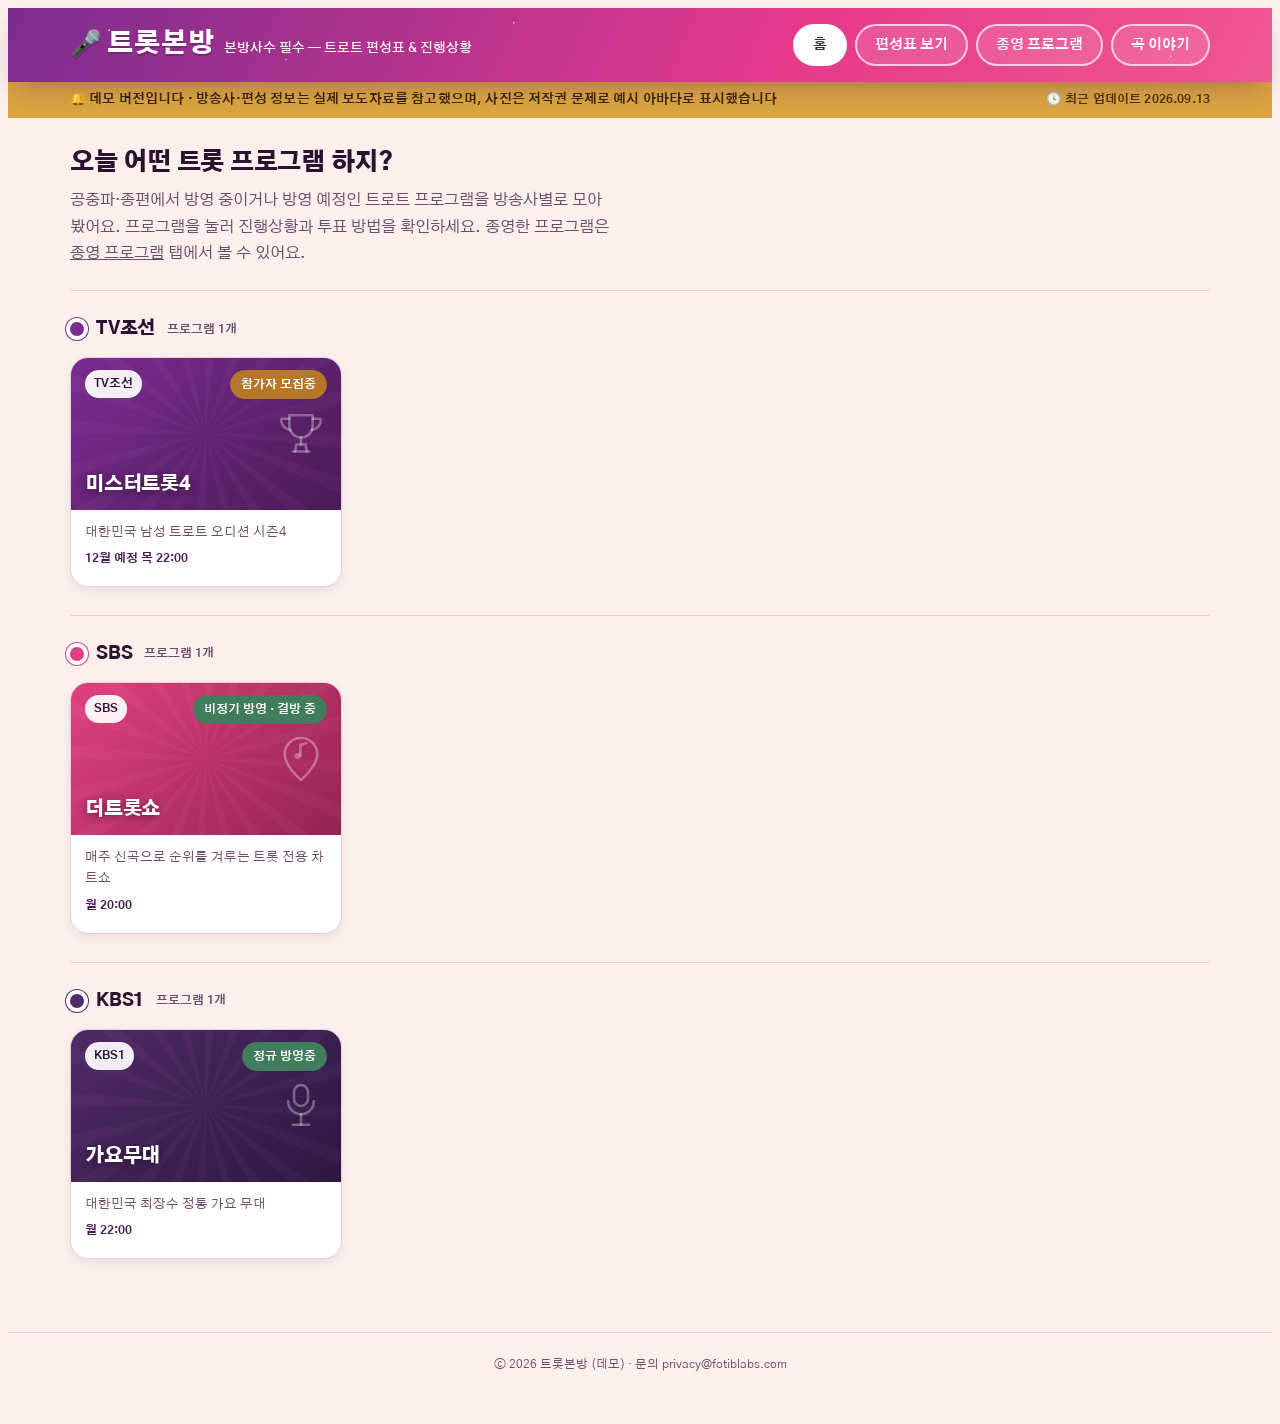
==== commit 2dd68063: "Update index.html" ====
--- a/index.html
+++ b/index.html
@@ -11,838 +11,8 @@
 <link rel="icon" href="data:image/svg+xml,%3Csvg%20xmlns='http://www.w3.org/2000/svg'%20viewBox='0%200%20100%20100'%3E%3Ctext%20y='.9em'%20font-size='90'%3E%F0%9F%8E%A4%3C/text%3E%3C/svg%3E">
 <title>트롯본방 - 트로트 프로그램 편성표 & 진행상황</title>
 <link rel="stylesheet" href="https://fonts.googleapis.com/css2?family=Gothic+A1:wght@400;500;700;900&display=swap">
-<style>
-  :root{
-    --color-bg:#FBF0EC;
-    --color-bg-alt:#F6E1EE;
-    --color-surface:#FFFFFF;
-    --color-ink:#2A1330;
-    --color-ink-soft:#6E4B69;
-    --color-primary:#7B2C8F;
-    --color-primary-dark:#4A1A57;
-    --color-accent:#E63A8C;
-    --color-gold:#D9A441;
-    --color-gold-dark:#A9761F;
-    --color-border:#E7CDE0;
-    --tone-live:#3F7D5C;
-    --tone-live-bg:#E2F1E7;
-    --tone-upcoming:#B6772A;
-    --tone-upcoming-bg:#FBEBD6;
-    --tone-ended:#8B738C;
-    --tone-ended-bg:#EEE4EC;
-    --font-display:'Gothic A1','Noto Sans KR',sans-serif;
-    --font-body:'Gothic A1','Noto Sans KR',sans-serif;
-    --radius-card:18px;
-    --shadow-card:0 12px 26px -10px rgba(74,26,87,0.38);
-    --shadow-soft:0 4px 14px -6px rgba(74,26,87,0.22);
-  }
-
-  *,*::before,*::after{box-sizing:border-box;}
-
-  body{
-    background:var(--color-bg);
-    color:var(--color-ink);
-    font-family:var(--font-body);
-    font-size:16px;
-    line-height:1.65;
-    -webkit-font-smoothing:antialiased;
-  }
-
-  h1,h2,h3,h4{
-    font-family:var(--font-display);
-    font-weight:900;
-    line-height:1.3;
-    text-wrap:balance;
-    margin:0;
-    letter-spacing:-0.01em;
-  }
-
-  p{margin:0;}
-  ul{margin:0;padding:0;list-style:none;}
-  button{font-family:inherit;cursor:pointer;}
-  a{color:inherit;}
-
-  img,svg{max-width:100%;}
-
-  :focus-visible{
-    outline:3px solid var(--color-accent);
-    outline-offset:2px;
-    border-radius:6px;
-  }
-
-  .wrap{
-    max-width:1180px;
-    margin:0 auto;
-    padding:0 20px;
-  }
-
-  /* ---------- header ---------- */
-  .site-header{
-    position:relative;
-    background:linear-gradient(115deg,var(--color-primary) 0%,var(--color-accent) 62%,#F0578F 100%);
-    background-image:
-      radial-gradient(1.6px 1.6px at 8% 30%, rgba(255,255,255,0.55) 50%, transparent 51%),
-      radial-gradient(1.6px 1.6px at 22% 70%, rgba(255,255,255,0.4) 50%, transparent 51%),
-      radial-gradient(2px 2px at 40% 20%, rgba(255,225,120,0.55) 50%, transparent 51%),
-      radial-gradient(1.4px 1.4px at 66% 55%, rgba(255,255,255,0.5) 50%, transparent 51%),
-      radial-gradient(2px 2px at 80% 25%, rgba(255,225,120,0.5) 50%, transparent 51%),
-      radial-gradient(1.6px 1.6px at 92% 65%, rgba(255,255,255,0.45) 50%, transparent 51%),
-      linear-gradient(115deg,var(--color-primary) 0%,var(--color-accent) 62%,#F0578F 100%);
-    color:#fff;
-    padding:16px 0;
-    box-shadow:var(--shadow-card);
-  }
-  .site-header .wrap{
-    display:flex;
-    align-items:center;
-    justify-content:space-between;
-    gap:16px;
-    flex-wrap:wrap;
-  }
-  .brand{
-    display:flex;
-    align-items:baseline;
-    gap:10px;
-  }
-  .brand-mark{
-    font-family:var(--font-display);
-    font-weight:900;
-    font-size:1.6rem;
-    letter-spacing:-0.01em;
-    text-shadow:0 2px 0 rgba(0,0,0,0.18);
-  }
-  .brand-tagline{
-    font-size:0.82rem;
-    color:rgba(255,255,255,0.95);
-    font-weight:600;
-  }
-  .site-nav{
-    display:flex;
-    gap:8px;
-  }
-  .nav-btn{
-    border:2px solid rgba(255,255,255,0.7);
-    background:rgba(255,255,255,0.12);
-    color:#fff;
-    font-weight:700;
-    font-size:0.85rem;
-    padding:8px 18px;
-    border-radius:999px;
-    transition:background 0.15s ease, transform 0.15s ease;
-    text-decoration:none;
-    display:inline-block;
-  }
-  .nav-btn:hover{background:rgba(255,255,255,0.28);}
-  .nav-btn[aria-current="page"]{
-    background:#fff;
-    color:var(--color-primary-dark);
-    border-color:#fff;
-  }
-
-  .demo-strip{
-    background:var(--color-gold);
-    color:#3A2705;
-    font-weight:700;
-    letter-spacing:0.01em;
-    padding:7px 0;
-  }
-  .demo-strip .wrap{
-    display:flex;
-    align-items:center;
-    justify-content:space-between;
-    gap:8px 18px;
-    flex-wrap:wrap;
-  }
-  .demo-strip .msg{font-size:0.82rem;}
-  .demo-strip .updated{
-    font-size:0.78rem;
-    white-space:nowrap;
-    opacity:0.9;
-  }
-
-  main{display:block;padding-bottom:64px;}
-
-  /* ---------- ad placeholder ---------- */
-  .ad-slot{
-    border:2px dashed #D6B7CC;
-    background:#FDF7FB;
-    color:var(--color-ink-soft);
-    border-radius:12px;
-    text-align:center;
-    padding:18px;
-    font-size:0.78rem;
-    font-weight:700;
-    letter-spacing:0.04em;
-    margin:28px 0;
-  }
-  .ad-slot span{display:block;font-size:0.68rem;font-weight:500;margin-top:2px;opacity:0.8;}
-
-  /* ---------- home ---------- */
-  .intro{
-    padding:30px 0 6px;
-  }
-  .intro h1{
-    font-size:1.5rem;
-    margin-bottom:8px;
-  }
-  .intro p{
-    color:var(--color-ink-soft);
-    max-width:60ch;
-  }
-
-  .broadcaster-block{
-    padding:26px 0 10px;
-    border-top:1px solid var(--color-border);
-    margin-top:18px;
-  }
-  .broadcaster-head{
-    display:flex;
-    align-items:center;
-    gap:12px;
-    margin-bottom:16px;
-  }
-  .broadcaster-dot{
-    width:14px;height:14px;border-radius:50%;
-    box-shadow:0 0 0 4px var(--color-surface), 0 0 0 5px var(--dot-color, var(--color-primary));
-    background:var(--dot-color, var(--color-primary));
-  }
-  .broadcaster-head h2{font-size:1.15rem;}
-  .broadcaster-count{
-    font-size:0.75rem;
-    color:var(--color-ink-soft);
-    font-weight:700;
-  }
-
-  .card-grid{
-    display:grid;
-    grid-template-columns:repeat(auto-fill, minmax(240px,1fr));
-    gap:18px;
-  }
-
-  .prog-card{
-    background:var(--color-surface);
-    border-radius:var(--radius-card);
-    overflow:hidden;
-    box-shadow:var(--shadow-soft);
-    border:1px solid var(--color-border);
-    text-align:left;
-    padding:0;
-    display:flex;
-    flex-direction:column;
-    transition:transform 0.15s ease, box-shadow 0.15s ease;
-  }
-  .prog-card:hover{
-    transform:translateY(-4px);
-    box-shadow:var(--shadow-card);
-  }
-  .prog-thumb{
-    position:relative;
-    aspect-ratio:16/9;
-    background:linear-gradient(135deg, var(--acc,#7B2C8F), var(--acc-dark,#4A1A57));
-    display:flex;
-    flex-direction:column;
-    justify-content:flex-end;
-    padding:12px 14px;
-    overflow:hidden;
-  }
-  .prog-thumb::before{
-    content:"";
-    position:absolute;
-    inset:-30%;
-    background-image:repeating-conic-gradient(from 0deg, rgba(255,255,255,0.16) 0deg 6deg, transparent 6deg 18deg);
-    opacity:0.55;
-    mix-blend-mode:soft-light;
-  }
-
-  /* ---------- type icons (competition/variety/stage watermarks) ---------- */
-  .type-icon{position:absolute;display:block;pointer-events:none;}
-  .type-icon svg{width:100%;height:100%;display:block;}
-  .type-icon-thumb{
-    top:50%; right:12px;
-    width:56px; height:56px;
-    transform:translateY(-50%);
-    color:rgba(255,255,255,0.32);
-  }
-  .type-icon-hero{
-    top:22px; right:26px;
-    width:96px; height:96px;
-    color:rgba(255,255,255,0.22);
-  }
-  .type-icon-mini{
-    position:relative;
-    display:inline-flex;
-    width:20px; height:20px;
-    vertical-align:middle;
-  }
-  .prog-badges{
-    position:relative;
-    display:flex;
-    justify-content:space-between;
-    align-items:flex-start;
-    margin-bottom:auto;
-  }
-  .chip{
-    position:relative;
-    font-size:0.74rem;
-    font-weight:700;
-    padding:4px 9px;
-    border-radius:999px;
-    background:rgba(255,255,255,0.92);
-    color:var(--color-ink);
-  }
-  .status-pill{
-    position:relative;
-    font-size:0.72rem;
-    font-weight:700;
-    padding:4px 10px;
-    border-radius:999px;
-    color:#fff;
-    background:rgba(0,0,0,0.28);
-    border:1px solid rgba(255,255,255,0.6);
-  }
-  .status-pill.tone-live{background:var(--tone-live);border-color:var(--tone-live);}
-  .status-pill.tone-upcoming{background:var(--tone-upcoming);border-color:var(--tone-upcoming);}
-  .status-pill.tone-ended{background:var(--tone-ended);border-color:var(--tone-ended);}
-
-  .prog-title{
-    position:relative;
-    color:#fff;
-    font-size:1.2rem;
-    text-shadow:0 2px 8px rgba(0,0,0,0.45);
-  }
-  .prog-meta{
-    padding:12px 14px 16px;
-    display:flex;
-    flex-direction:column;
-    gap:6px;
-    flex:1;
-  }
-  .prog-tagline{font-size:0.82rem;color:var(--color-ink-soft);}
-  .prog-schedule{
-    font-size:0.78rem;
-    font-weight:700;
-    color:var(--color-primary-dark);
-    font-variant-numeric:tabular-nums;
-  }
-
-  /* ---------- ended programs / past seasons ---------- */
-  .past-season-list{display:flex;flex-direction:column;gap:16px;margin-top:18px;}
-  .past-season-card{
-    background:var(--color-surface);
-    border:1px solid var(--color-border);
-    border-radius:16px;
-    overflow:hidden;
-  }
-  .past-season-head{
-    display:flex;
-    align-items:center;
-    gap:10px;
-    flex-wrap:wrap;
-    padding:14px 16px;
-    background:var(--color-bg-alt);
-  }
-  .past-season-title{font-weight:900;font-size:1rem;color:var(--color-primary-dark);}
-  .past-season-top{
-    font-size:0.72rem;
-    font-weight:700;
-    background:var(--color-gold);
-    color:#3A2705;
-    padding:3px 10px;
-    border-radius:999px;
-  }
-  .past-season-link{
-    margin-left:auto;
-    font-size:0.78rem;
-    font-weight:700;
-    color:var(--color-primary-dark);
-    white-space:nowrap;
-  }
-  .past-season-link:hover{text-decoration:underline;}
-  .past-season-body{padding:14px 16px 16px;}
-  .past-season-body .history-roster{
-    border-top:none;
-    background:none;
-    padding:0;
-  }
-  .past-season-summary{
-    font-size:0.88rem;
-    color:var(--color-ink);
-    line-height:1.6;
-    margin-bottom:12px;
-  }
-  .past-season-note{
-    font-size:0.76rem;
-    color:var(--color-ink-soft);
-    margin-top:10px;
-  }
-
-  /* ---------- posts (곡 이야기) ---------- */
-  .post-list{display:flex;flex-direction:column;gap:16px;margin-top:18px;}
-  .post-card{
-    display:block;
-    background:var(--color-surface);
-    border:1px solid var(--color-border);
-    border-radius:16px;
-    padding:18px 20px;
-    text-decoration:none;
-    color:inherit;
-    transition:transform 0.15s ease, box-shadow 0.15s ease;
-  }
-  .post-card:hover{transform:translateY(-2px);box-shadow:var(--shadow-card);}
-  .post-card-meta{display:flex;gap:8px;align-items:center;flex-wrap:wrap;margin-bottom:8px;}
-  .post-tag{
-    font-size:0.72rem;
-    font-weight:700;
-    padding:3px 10px;
-    border-radius:999px;
-    background:var(--color-bg-alt);
-    color:var(--color-primary-dark);
-  }
-  .post-date{font-size:0.78rem;color:var(--color-ink-soft);}
-  .post-card-title{font-size:1.1rem;font-weight:900;color:var(--color-primary-dark);margin-bottom:6px;}
-  .post-card-excerpt{font-size:0.88rem;color:var(--color-ink-soft);line-height:1.6;}
-
-  .post-detail-head{padding:6px 0 18px;border-bottom:1px solid var(--color-border);margin-bottom:20px;}
-  .post-detail-title{font-size:1.7rem;margin-bottom:10px;}
-  .post-song-facts{display:flex;flex-wrap:wrap;gap:8px 20px;font-size:0.86rem;color:var(--color-ink-soft);}
-  .post-song-facts b{color:var(--color-ink);}
-  .post-body p{margin-bottom:16px;line-height:1.8;font-size:0.98rem;}
-  .post-video-card{
-    display:flex;
-    align-items:center;
-    gap:14px;
-    padding:16px 18px;
-    background:var(--color-bg-alt);
-    border:1px solid var(--color-border);
-    border-radius:14px;
-    margin:22px 0;
-  }
-  .post-video-icon{
-    flex:none;
-    width:38px;height:38px;
-    border-radius:50%;
-    background:var(--color-primary);
-    color:#fff;
-    display:flex;align-items:center;justify-content:center;
-    font-size:0.95rem;
-  }
-  .post-video-body{flex:1;}
-  .post-video-label{font-weight:700;color:var(--color-primary-dark);margin-bottom:2px;}
-  .post-video-note{font-size:0.82rem;color:var(--color-ink-soft);}
-  .post-video-link{
-    flex:none;
-    font-size:0.82rem;
-    font-weight:700;
-    color:var(--color-primary-dark);
-    white-space:nowrap;
-    border:1px solid var(--color-primary);
-    padding:7px 12px;
-    border-radius:999px;
-  }
-  .post-video-link:hover{background:var(--color-primary);color:#fff;}
-  .post-program-link{
-    display:inline-block;
-    margin-top:6px;
-    font-size:0.86rem;
-    font-weight:700;
-    color:var(--color-primary-dark);
-  }
-  .related-posts{display:flex;flex-direction:column;gap:10px;margin-top:6px;}
-  .related-post-link{
-    display:block;
-    padding:12px 14px;
-    background:var(--color-bg-alt);
-    border:1px solid var(--color-border);
-    border-radius:12px;
-    text-decoration:none;
-    color:var(--color-ink);
-    font-size:0.9rem;
-    font-weight:700;
-  }
-  .related-post-link:hover{border-color:var(--color-primary);}
-  .related-post-link span{display:block;font-weight:400;color:var(--color-ink-soft);font-size:0.8rem;margin-top:3px;}
-
-  /* ---------- schedule ---------- */
-  .page-head{padding:30px 0 8px;}
-  .page-head h1{font-size:1.5rem;margin-bottom:6px;}
-  .page-head p{color:var(--color-ink-soft);}
-
-  .week-grid{
-    display:grid;
-    grid-template-columns:1fr;
-    gap:12px;
-    margin-top:20px;
-  }
-  @media (min-width:760px){
-    .week-grid{grid-template-columns:repeat(7,minmax(0,1fr));}
-  }
-  .day-col{
-    background:var(--color-surface);
-    border:1px solid var(--color-border);
-    border-radius:14px;
-    padding:12px;
-    min-height:120px;
-    display:flex;
-    flex-direction:column;
-    gap:8px;
-  }
-  .day-col.is-today{border-color:var(--color-accent);box-shadow:0 0 0 2px rgba(230,58,140,0.18);}
-  .day-label{
-    font-family:var(--font-display);
-    font-weight:700;
-    font-size:0.98rem;
-    color:var(--color-primary-dark);
-    display:flex;
-    align-items:center;
-    justify-content:space-between;
-  }
-  .day-label small{font-family:var(--font-body);font-weight:600;font-size:0.72rem;color:var(--color-ink-soft);}
-  .day-empty{font-size:0.8rem;color:var(--color-ink-soft);opacity:0.75;padding:6px 2px;}
-
-  .sched-chip{
-    display:block;
-    text-align:left;
-    background:var(--color-bg-alt);
-    border-left:4px solid var(--acc,#7B2C8F);
-    border-radius:8px;
-    padding:7px 9px;
-    width:100%;
-  }
-  .sched-chip .time{
-    font-weight:900;
-    font-size:0.82rem;
-    font-variant-numeric:tabular-nums;
-    color:var(--color-ink);
-    display:block;
-  }
-  .sched-chip .name{font-size:0.8rem;font-weight:700;display:block;}
-  .sched-chip .bc{font-size:0.72rem;color:var(--color-ink-soft);}
-
-  .sched-footnote{
-    margin-top:16px;
-    font-size:0.75rem;
-    color:var(--color-ink-soft);
-  }
-
-  .other-progs{
-    margin-top:30px;
-    padding-top:20px;
-    border-top:1px solid var(--color-border);
-  }
-  .other-progs h2{font-size:1.05rem;margin-bottom:12px;}
-  .other-list{display:flex;flex-wrap:wrap;gap:10px;}
-  .other-chip{
-    display:flex;
-    align-items:center;
-    gap:8px;
-    background:var(--color-surface);
-    border:1px solid var(--color-border);
-    border-radius:999px;
-    padding:8px 14px 8px 8px;
-    font-size:0.8rem;
-    font-weight:700;
-  }
-  .other-chip .dot{width:9px;height:9px;border-radius:50%;background:var(--acc,#7B2C8F);}
-  .other-chip .status-pill{position:static;}
-
-  /* ---------- detail ---------- */
-  .back-btn{
-    display:inline-flex;
-    align-items:center;
-    gap:6px;
-    margin:20px 0 0;
-    background:none;
-    border:none;
-    color:var(--color-primary-dark);
-    font-weight:700;
-    font-size:0.85rem;
-    padding:6px 4px;
-  }
-  .back-btn:hover{text-decoration:underline;}
-
-  .detail-hero{
-    position:relative;
-    margin-top:14px;
-    border-radius:22px;
-    overflow:hidden;
-    padding:34px 26px;
-    background:linear-gradient(120deg,var(--acc,#7B2C8F),var(--acc-dark,#4A1A57));
-    color:#fff;
-    box-shadow:var(--shadow-card);
-  }
-  .detail-hero::before{
-    content:"";
-    position:absolute;
-    inset:-40%;
-    background-image:repeating-conic-gradient(from 0deg, rgba(255,255,255,0.14) 0deg 6deg, transparent 6deg 18deg);
-    opacity:0.5;
-    mix-blend-mode:soft-light;
-  }
-  .detail-hero-top{
-    position:relative;
-    display:flex;
-    justify-content:space-between;
-    align-items:flex-start;
-    flex-wrap:wrap;
-    gap:10px;
-    margin-bottom:18px;
-  }
-  .detail-title{
-    position:relative;
-    font-size:2rem;
-    text-shadow:0 3px 10px rgba(0,0,0,0.4);
-    margin-bottom:6px;
-  }
-  .detail-tagline{position:relative;font-size:0.95rem;color:rgba(255,255,255,0.92);}
-
-  .facts-row{
-    display:grid;
-    grid-template-columns:repeat(auto-fit,minmax(160px,1fr));
-    gap:12px;
-    margin-top:22px;
-  }
-  .fact-card{
-    background:var(--color-surface);
-    border:1px solid var(--color-border);
-    border-radius:14px;
-    padding:14px 16px;
-  }
-  .fact-card .label{
-    font-size:0.74rem;
-    font-weight:700;
-    color:var(--color-ink-soft);
-    letter-spacing:0.03em;
-    margin-bottom:4px;
-    display:block;
-  }
-  .fact-card .value{
-    font-size:0.96rem;
-    font-weight:700;
-    font-variant-numeric:tabular-nums;
-  }
-
-  .detail-section{
-    margin-top:26px;
-  }
-  .detail-section h2{
-    font-size:1.15rem;
-    margin-bottom:12px;
-    display:flex;
-    align-items:center;
-    gap:8px;
-  }
-  .detail-section h2::before{
-    content:"";
-    width:8px;height:8px;border-radius:2px;
-    background:var(--color-gold);
-    transform:rotate(45deg);
-    display:inline-block;
-  }
-
-  .lineup-list{display:flex;flex-wrap:wrap;gap:10px;}
-  .lineup-chip{
-    background:var(--color-surface);
-    border:1px solid var(--color-border);
-    border-radius:999px;
-    padding:8px 16px;
-    font-weight:700;
-    font-size:0.85rem;
-    display:flex;
-    align-items:center;
-    gap:8px;
-  }
-  .lineup-chip .rank{
-    background:var(--color-gold);
-    color:#3A2705;
-    font-size:0.7rem;
-    border-radius:50%;
-    width:20px;height:20px;
-    display:flex;align-items:center;justify-content:center;
-  }
-  .empty-note{
-    color:var(--color-ink-soft);
-    font-size:0.85rem;
-    background:var(--color-bg-alt);
-    border-radius:10px;
-    padding:12px 14px;
-  }
-
-  .history-table{
-    width:100%;
-    border-collapse:collapse;
-    background:var(--color-surface);
-    border:1px solid var(--color-border);
-    border-radius:14px;
-    overflow:hidden;
-  }
-  .history-table th,.history-table td{
-    text-align:left;
-    padding:10px 14px;
-    font-size:0.85rem;
-    border-bottom:1px solid var(--color-border);
-  }
-  .history-table th{
-    background:var(--color-bg-alt);
-    font-weight:700;
-    color:var(--color-primary-dark);
-  }
-  .history-table tr:last-child td{border-bottom:none;}
-  .table-scroll{overflow-x:auto;border-radius:14px;}
-
-  .vote-box{
-    background:var(--color-surface);
-    border:1px solid var(--color-border);
-    border-radius:14px;
-    padding:16px 18px;
-    display:grid;
-    grid-template-columns:repeat(auto-fit,minmax(200px,1fr));
-    gap:14px;
-  }
-  .vote-item .label{
-    font-size:0.75rem;
-    font-weight:700;
-    color:var(--color-gold-dark);
-    margin-bottom:3px;
-    display:block;
-  }
-  .vote-item .value{font-size:0.92rem;font-weight:600;}
-  .vote-note{
-    grid-column:1/-1;
-    font-size:0.82rem;
-    color:var(--color-ink-soft);
-    border-top:1px dashed var(--color-border);
-    padding-top:10px;
-    margin-top:2px;
-  }
-
-  .data-note{
-    font-size:0.78rem;
-    color:var(--color-ink-soft);
-    margin-top:6px;
-  }
-
-  /* ---------- history (stages + roster) ---------- */
-  .history-list{display:flex;flex-direction:column;gap:10px;}
-  .history-stage{
-    background:var(--color-surface);
-    border:1px solid var(--color-border);
-    border-radius:14px;
-    overflow:hidden;
-  }
-  .history-stage-head{
-    display:flex;
-    align-items:center;
-    gap:12px;
-    padding:12px 16px;
-    flex-wrap:wrap;
-  }
-  .history-stage-name{
-    font-weight:900;
-    font-size:0.88rem;
-    color:var(--color-primary-dark);
-    white-space:nowrap;
-  }
-  .history-stage-result{
-    font-size:0.85rem;
-    color:var(--color-ink);
-    flex:1;
-    min-width:160px;
-  }
-  .history-toggle{
-    background:var(--color-bg-alt);
-    border:1px solid var(--color-border);
-    color:var(--color-primary-dark);
-    font-weight:700;
-    font-size:0.75rem;
-    padding:6px 12px;
-    border-radius:999px;
-    display:inline-flex;
-    align-items:center;
-    gap:5px;
-    white-space:nowrap;
-  }
-  .history-toggle:hover{background:var(--color-border);}
-  .history-toggle .chevron{
-    display:inline-block;
-    transition:transform 0.15s ease;
-    font-size:0.7rem;
-  }
-  .history-roster{
-    border-top:1px solid var(--color-border);
-    background:var(--color-bg-alt);
-    padding:14px 16px 16px;
-    display:grid;
-    grid-template-columns:repeat(auto-fill,minmax(220px,1fr));
-    gap:10px;
-  }
-  .roster-card{
-    background:var(--color-surface);
-    border:1px solid var(--color-border);
-    border-radius:12px;
-    padding:10px 12px;
-    display:flex;
-    align-items:flex-start;
-    gap:10px;
-  }
-  .avatar{
-    flex:none;
-    width:44px;height:44px;
-    border-radius:50%;
-    display:flex;
-    align-items:center;
-    justify-content:center;
-    color:#fff;
-    font-weight:900;
-    font-size:1rem;
-    box-shadow:0 2px 6px rgba(0,0,0,0.18);
-  }
-  .roster-body{min-width:0;flex:1;}
-  .roster-name-row{
-    display:flex;
-    align-items:center;
-    gap:6px;
-    flex-wrap:wrap;
-    margin-bottom:3px;
-  }
-  .roster-name{font-weight:800;font-size:0.9rem;}
-  .rtag{
-    font-size:0.66rem;
-    font-weight:700;
-    padding:2px 8px;
-    border-radius:999px;
-    white-space:nowrap;
-  }
-  .rtag-win{background:var(--color-gold);color:#3A2705;}
-  .rtag-advance{background:var(--tone-live-bg);color:var(--tone-live);}
-  .rtag-eliminated{background:var(--tone-ended-bg);color:var(--tone-ended);}
-  .rtag-final{background:var(--color-bg-alt);color:var(--color-primary-dark);border:1px solid var(--color-border);}
-  .roster-detail{
-    font-size:0.78rem;
-    color:var(--color-ink-soft);
-    line-height:1.45;
-  }
-  .roster-note{
-    grid-column:1/-1;
-    font-size:0.72rem;
-    color:var(--color-ink-soft);
-    padding-top:2px;
-  }
-
-  footer{
-    border-top:1px solid var(--color-border);
-    padding:22px 0 40px;
-    text-align:center;
-    color:var(--color-ink-soft);
-    font-size:0.78rem;
-  }
-
-  @media (prefers-reduced-motion:no-preference){
-    .prog-card{will-change:transform;}
-  }
-  @media (prefers-reduced-motion:reduce){
-    .prog-card{transition:none;}
-  }
-</style>
+<link rel="stylesheet" href="/style.css">
+<link rel="canonical" href="https://trotbonbang.com/">
 </head>
 <body>
 <header class="site-header">
@@ -875,7 +45,6 @@
         <h1>오늘 어떤 트롯 프로그램 하지?</h1>
         <p>공중파·종편에서 방영 중이거나 방영 예정인 트로트 프로그램을 방송사별로 모아봤어요. 프로그램을 눌러 진행상황과 투표 방법을 확인하세요. 종영한 프로그램은 <a href="#ended">종영 프로그램</a> 탭에서 볼 수 있어요.</p>
       </div>
-      <div class="ad-slot">광고 영역<span>AdSense 배치 예시 · 실제 광고 아님</span></div>
       <div id="broadcaster-sections"></div>
     </div>
   </section>
@@ -889,7 +58,6 @@
       </div>
       <div id="week-grid" class="week-grid"></div>
       <p class="sched-footnote" style="font-size:0.85rem;">※ 방송 편성은 특집·이슈에 따라 변경될 수 있어요. 정확한 시간은 방송사 공식 채널에서 다시 확인해 주세요.</p>
-      <div class="ad-slot">광고 영역<span>AdSense 배치 예시 · 실제 광고 아님</span></div>
       <div class="other-progs">
         <h2>정규 편성 외 (방영 예정)</h2>
         <ul id="other-list" class="other-list"></ul>
@@ -941,336 +109,11 @@
   ⓒ 2026 트롯본방 (데모) · 문의 privacy@fotiblabs.com
 </footer>
 
+<script src="/data.js"></script>
+<script src="/templates.js"></script>
 <script>
 (function(){
   "use strict";
-
-  var MISTROT4_TOP10 = [
-    {name:"허찬미", detail:"김연자 '당신은 얄미운 나비' · 마스터 점수 1,498점", resultTag:"결승 진출", resultTone:"advance"},
-    {name:"이소나", detail:"최진희 '가버린 당신'", resultTag:"결승 진출", resultTone:"advance"},
-    {name:"홍성윤", detail:"김수희 '고독한 연인'", resultTag:"결승 진출", resultTone:"advance"},
-    {name:"길려원", detail:"김용임 '사랑여행'", resultTag:"결승 진출", resultTone:"advance"},
-    {name:"윤태화", detail:"'참회'", resultTag:"결승 진출", resultTone:"advance"},
-    {name:"김산하", detail:"김수희 '멍에' · 마스터 점수 1,492점 (15위에서 급상승)", resultTag:"탈락", resultTone:"eliminated"},
-    {name:"유미", detail:"설운도 '잃어버린 30년' · 마스터 점수 1,503점", resultTag:"탈락", resultTone:"eliminated"},
-    {name:"이엘리야", detail:"최진희 '우린 너무 쉽게 헤어졌어요'", resultTag:"탈락", resultTone:"eliminated"},
-    {name:"윤윤서", detail:"'오래오래 살아주세요'", resultTag:"탈락", resultTone:"eliminated"},
-    {name:"염유리", detail:"곡 정보 확인 안됨", resultTag:"탈락", resultTone:"eliminated"}
-  ];
-  var MISTROT4_TOP5 = [
-    {name:"이소나", detail:"패티김 '사랑은 생명의 꽃' · 문자투표 256,310표(27.98%)로 역전 우승", resultTag:"진 · 1위 우승", resultTone:"win"},
-    {name:"허찬미", detail:"남진 '나야 나' (프로듀스101 하이라이트 포함)", resultTag:"선 · 2위", resultTone:"final"},
-    {name:"홍성윤", detail:"이선희 '인연'", resultTag:"미 · 3위", resultTone:"final"},
-    {name:"길려원", detail:"주현미 '대왕의 길'", resultTag:"4위", resultTone:"final"},
-    {name:"윤태화", detail:"이미자 '노래는 나의 인생'", resultTag:"5위", resultTone:"final"}
-  ];
-  var MUMYEONG_TOP7 = [
-    {name:"성리", detail:"신유 '애가' (어머니를 향한 사모곡) · 종합 2,784점, 전 부문 1위", resultTag:"우승", resultTone:"win"},
-    {name:"하루", detail:"종합 2,607점 · 곡 정보 확인 안됨", resultTag:"2위", resultTone:"final"},
-    {name:"장한별", detail:"종합 2,631점 · 곡 정보 확인 안됨", resultTag:"3위", resultTone:"final"},
-    {name:"이루네", detail:"곡 정보 확인 안됨", resultTag:"4위", resultTone:"final"},
-    {name:"황윤성", detail:"곡 정보 확인 안됨", resultTag:"5위", resultTone:"final"},
-    {name:"정연호", detail:"곡 정보 확인 안됨", resultTag:"6위", resultTone:"final"},
-    {name:"이창민", detail:"곡 정보 확인 안됨", resultTag:"7위", resultTone:"final"}
-  ];
-  var HYEONYEOK_TOP3 = [
-    {name:"전유진", detail:"결승 무대 곡 정보 확인 안됨 · 득표율 1위(마이진과 0.7%p 차)", resultTag:"우승", resultTone:"win"},
-    {name:"마이진", detail:"결승 무대 곡 정보 확인 안됨", resultTag:"2위", resultTone:"final"},
-    {name:"김다현", detail:"결승 무대 곡 정보 확인 안됨", resultTag:"3위", resultTone:"final"}
-  ];
-  var MISTERTROT3_TOP7 = [
-    {name:"김용빈", detail:"국민투표 1위 · 결승 무대 곡 정보 확인 안됨", resultTag:"진 · 1위 우승", resultTone:"win"},
-    {name:"손빈아", detail:"결승 무대 곡 정보 확인 안됨", resultTag:"선 · 2위", resultTone:"final"},
-    {name:"천록담", detail:"결승 무대 곡 정보 확인 안됨", resultTag:"미 · 3위", resultTone:"final"},
-    {name:"춘길", detail:"결승 무대 곡 정보 확인 안됨", resultTag:"4위", resultTone:"final"},
-    {name:"최재명", detail:"결승 무대 곡 정보 확인 안됨", resultTag:"5위", resultTone:"final"},
-    {name:"남승민", detail:"결승 무대 곡 정보 확인 안됨", resultTag:"6위", resultTone:"final"},
-    {name:"추혁진", detail:"결승 무대 곡 정보 확인 안됨", resultTag:"7위", resultTone:"final"}
-  ];
-  var HYEONYEOK2_TOP7 = [
-    {name:"박서진", detail:"신곡 '남도 가는 길' 무대 · 제2대 현역가왕 등극", resultTag:"1위 우승", resultTone:"win"},
-    {name:"진해성", detail:"신곡 '불나방' 무대", resultTag:"2위", resultTone:"final"},
-    {name:"에녹", detail:"신곡 '대전역 부르스' 무대", resultTag:"3위", resultTone:"final"},
-    {name:"신승태", detail:"신곡 '증거' 무대", resultTag:"4위", resultTone:"final"},
-    {name:"김준수", detail:"신곡 '싹 다 잊고 한잔' 무대", resultTag:"5위", resultTone:"final"},
-    {name:"최수호", detail:"신곡 '너 T야' 무대", resultTag:"6위", resultTone:"final"},
-    {name:"강문경", detail:"신곡 '팽이' 무대", resultTag:"7위", resultTone:"final"}
-  ];
-
-  var PROGRAMS = [
-    {
-      id:"mistrot4", broadcaster:"TV조선", accent:"#7B2C8F", accentDark:"#4A1A57",
-      title:"미스트롯4", tagline:"대한민국 여성 트로트 오디션 시즌4",
-      type:"competition",
-      statusLabel:"종영 · 진 이소나", statusTone:"ended",
-      airDay:"종영", airTime:"22:00", airNote:"방영 당시 매주 목요일 · 결승 방송은 21:30 시작",
-      seasonInfo:"시즌4 · 전 12부작 · 2025.12.18 ~ 2026.03.05",
-      participantsTotal:88,
-      missionLabel:"현재 상태", mission:"시즌 종영 — 최종 우승(진) 이소나, 준우승(선) 허찬미, 3위(미) 홍성윤",
-      lineupLabel:"최종 순위 (TOP5)",
-      lineup:[{rank:"진",name:"이소나"},{rank:"선",name:"허찬미"},{rank:"미",name:"홍성윤"},{rank:4,name:"길려원"},{rank:5,name:"윤태화"}],
-      lineupNote:"※ 2026.03.05 결승 방송 기준 공식 최종 순위",
-      finalTopLabel:"TOP5", finalRoster:MISTROT4_TOP5,
-      history:[
-        {stage:"예선", result:"88팀 참가 중 45팀 통과"},
-        {stage:"본선 1~4차전", result:"TOP20 → TOP10으로 압축"},
-        {stage:"준결승 (TOP10)", result:"TOP10 중 TOP5 확정 (최고 시청률 17.7%)", roster:MISTROT4_TOP10},
-        {stage:"결승 (TOP5)", result:"실시간 문자투표로 최종 순위 발표 — 우승 이소나(진)", roster:MISTROT4_TOP5}
-      ],
-      prize:"우승 상금 3억원 + 유럽여행 이용권 + 척추관리 의료기기",
-      voting:{sms:"#4560 + 참가자 번호 문자 전송 (종영 · 투표 종료)", app:"네이버 응원투표 — 1일 1회, 최대 7명 중복 선택 가능 (종영 · 투표 종료)", note:"방영 당시 결승 생방송 종료 전까지 집계되어 방송 중 실시간 반영됐습니다."}
-    },
-    {
-      id:"mistertrot4", broadcaster:"TV조선", accent:"#7B2C8F", accentDark:"#4A1A57",
-      title:"미스터트롯4", tagline:"대한민국 남성 트로트 오디션 시즌4",
-      type:"competition",
-      statusLabel:"참가자 모집중", statusTone:"upcoming",
-      airDay:"12월 예정", airTime:"목 22:00", airNote:"2026.12.17(목) 첫 방송 예정",
-      seasonInfo:"시즌4 · 2026.12.17 첫 방송 예정",
-      participantsTotal:null,
-      missionLabel:"진행 단계", mission:"2차 참가자 모집 진행 중 (1차 7.20~8.31 마감, 2차 9.1~ 접수)",
-      lineupLabel:"출연진",
-      lineup:[],
-      lineupNote:"출연진 미공개 — 방영 시작 전 예시 화면입니다.",
-      history:[
-        {stage:"참가자 모집", result:"1차 모집(2026.07.20~08.31) 종료 · 2차 모집(2026.09.01~) 진행 중"},
-        {stage:"방영 예정", result:"2026.12.17(목) 오후 10시 첫 방송 예정"}
-      ],
-      prize:"추후 공개",
-      voting:{sms:"추후 공개", app:"추후 공개", note:"방영이 시작되면 투표 채널이 이 페이지에 공개될 예정입니다."}
-    },
-    {
-      id:"mistertrot3", broadcaster:"TV조선", accent:"#7B2C8F", accentDark:"#4A1A57",
-      title:"미스터트롯3", tagline:"대한민국 남성 트로트 오디션 시즌3",
-      type:"competition",
-      statusLabel:"종영 · 진 김용빈", statusTone:"ended",
-      airDay:"종영", airTime:"-", airNote:"정확한 방영 요일 정보 확인 안됨",
-      seasonInfo:"시즌3 · 2024.12.01 ~ 2025.03.13",
-      participantsTotal:null,
-      missionLabel:"현재 상태", mission:"시즌 종영 — 최종 우승(진) 김용빈, 준우승(선) 손빈아, 3위(미) 천록담",
-      lineupLabel:"최종 순위 (TOP7)",
-      lineup:[{rank:"진",name:"김용빈"},{rank:"선",name:"손빈아"},{rank:"미",name:"천록담"},{rank:4,name:"춘길"},{rank:5,name:"최재명"},{rank:6,name:"남승민"},{rank:7,name:"추혁진"}],
-      lineupNote:"※ 2025.03.13 결승 방송 기준 공식 최종 순위",
-      finalTopLabel:"TOP7", finalRoster:MISTERTROT3_TOP7,
-      history:[
-        {stage:"예선~본선", result:"전국 참가자 대상 예선·본선 진행 (참가 규모 정보 확인 안됨)"},
-        {stage:"결승 (TOP7)", result:"2025.03.13 방송 — 국민투표로 최종 순위 발표, 우승 김용빈(진)", roster:MISTERTROT3_TOP7}
-      ],
-      prize:"정보 확인 안됨",
-      voting:{sms:"종영 프로그램 · 투표 종료", app:"-", note:"방영 당시 국민투표로 순위가 공개됐어요. 세부 투표 방식 정보 확인 안됨."}
-    },
-    {
-      id:"mumyeongjeonseol", broadcaster:"MBN", accent:"#9E2E6B", accentDark:"#5E1B40",
-      title:"무명전설", tagline:"트롯 사내들의 서열전쟁",
-      type:"competition",
-      statusLabel:"종영 · 우승 성리", statusTone:"ended",
-      airDay:"종영", airTime:"21:40", airNote:"방영 당시 매주 수요일",
-      seasonInfo:"2026.02.25 ~ 05.13 · 전 12부작",
-      participantsTotal:99,
-      missionLabel:"현재 상태", mission:"시즌 종영 — 우승 성리, 상금 1억원 + 영화 제작 + 제주 세컨하우스",
-      lineupLabel:"진출자",
-      lineup:[],
-      lineupNote:"※ 결승 진출자(TOP7)는 아래 '진행 이력 → 결승' 자세히 보기에서 확인할 수 있어요.",
-      finalTopLabel:"TOP7", finalRoster:MUMYEONG_TOP7,
-      history:[
-        {stage:"예선", result:"99명 참가, 1차 예선 진행"},
-        {stage:"결승 (TOP7)", result:"2026.05.13 방송 — 우승 성리 (종합 2,784점, 전 부문 1위)", roster:MUMYEONG_TOP7}
-      ],
-      prize:"우승 상금 1억원 + 영화 제작 + 제주도 세컨드 하우스",
-      voting:{sms:"종영 프로그램 · 투표 종료", app:"-", note:"방영 당시 회차별 투표 방식이 방송 중 안내됐습니다."}
-    },
-    {
-      id:"hyeonyeokgawang", broadcaster:"MBN", accent:"#9E2E6B", accentDark:"#5E1B40",
-      title:"현역가왕", tagline:"현역 여성 트롯 가수 TOP7 서바이벌",
-      type:"competition",
-      statusLabel:"시즌 종료", statusTone:"ended",
-      airDay:"종영", airTime:"21:10", airNote:"방영 당시 매주 화요일",
-      seasonInfo:"시즌1 · 전 12부작 · 2023.11.28 ~ 2024.02.13",
-      participantsTotal:34,
-      missionLabel:"현재 상태", mission:"시즌 종영 — 우승 전유진 (시즌2는 '현역가왕2'로 방영 후 종영)",
-      lineupLabel:"최종 순위",
-      lineup:[{rank:1,name:"전유진"},{rank:2,name:"마이진"},{rank:3,name:"김다현"}],
-      lineupNote:"※ 1~3위만 공식 확인됨 (4~7위는 매체마다 명단이 달라 정확한 확인이 어려워 생략했어요)",
-      finalTopLabel:"TOP7", finalRoster:HYEONYEOK_TOP3,
-      finalNote:"※ 공식 TOP7 중 1~3위만 신뢰 가능한 소스로 확인됐어요. 4~7위는 보도마다 명단이 달라 표시하지 않았습니다.",
-      history:[
-        {stage:"예선", result:"현역 여성 트롯 가수 34명 참가"},
-        {stage:"본선 1~3차전 · 준결승", result:"단계별 순위 공개 방식으로 진행"},
-        {stage:"결승 (TOP7)", result:"우승 전유진 · 2위 마이진 · 3위 김다현 (득표율 1~2위 0.7%p 차이)", roster:HYEONYEOK_TOP3}
-      ],
-      prize:"2024 한일 트롯 가왕전 출전권",
-      voting:{sms:"종영 프로그램 · 투표 종료", app:"-", note:"방영 당시 대국민 응원 투표로 주간 순위를 공개했습니다."}
-    },
-    {
-      id:"hyeonyeokgawang2", broadcaster:"MBN", accent:"#9E2E6B", accentDark:"#5E1B40",
-      title:"현역가왕2", tagline:"현역 트롯 가수 TOP7 서바이벌 시즌2",
-      type:"competition",
-      statusLabel:"종영 · 우승 박서진", statusTone:"ended",
-      airDay:"종영", airTime:"-", airNote:"정확한 방영 요일 정보 확인 안됨",
-      seasonInfo:"시즌2 · 전 13부작 · 2024.11.26 ~ 2025.02.25",
-      participantsTotal:null,
-      missionLabel:"현재 상태", mission:"시즌 종영 — 우승 박서진 (제2대 현역가왕 등극)",
-      lineupLabel:"최종 순위 (TOP7)",
-      lineup:[{rank:1,name:"박서진"},{rank:2,name:"진해성"},{rank:3,name:"에녹"},{rank:4,name:"신승태"},{rank:5,name:"김준수"},{rank:6,name:"최수호"},{rank:7,name:"강문경"}],
-      lineupNote:"※ 결승 최종 발표 기준 공식 TOP7 순위",
-      finalTopLabel:"TOP7", finalRoster:HYEONYEOK2_TOP7,
-      history:[
-        {stage:"예선~준결승", result:"현역 트롯 가수 다수 참가, 단계별 라운드로 TOP7 압축 (참가 규모 정보 확인 안됨)"},
-        {stage:"결승 (TOP7)", result:"신곡 미션 포함 최종 라운드 — 우승 박서진 · 2위 진해성 · 3위 에녹", roster:HYEONYEOK2_TOP7}
-      ],
-      prize:"2025 한일가왕전 출전권",
-      voting:{sms:"종영 프로그램 · 투표 종료", app:"-", note:"방영 당시 대국민 투표 방식으로 순위가 공개됐습니다. 세부 방식 정보 확인 안됨."}
-    },
-    {
-      id:"thetrotshow", broadcaster:"SBS", accent:"#E0407F", accentDark:"#93244F",
-      title:"더트롯쇼", tagline:"매주 신곡으로 순위를 겨루는 트롯 전용 차트쇼",
-      type:"variety",
-      statusLabel:"비정기 방영 · 결방 중", statusTone:"live",
-      airDay:"월", airTime:"20:00", airNote:"2026년부터 한 달에 1회꼴로 비정기 녹화 · 2026.09.07 이후 결방 중",
-      seasonInfo:"2025.03.24~ 월요일 편성 (2026년 비정기 녹화 체제로 전환)",
-      participantsTotal:null,
-      missionLabel:"현재 상태", mission:"재정적 이슈로 2026년부터 녹화 주기가 크게 줄어 한 달에 1회 정도만 녹화되고 있어요 · 2026.09.07 방송분부터 결방 중이에요.",
-      lineupLabel:"출연진",
-      lineup:[],
-      lineupNote:"매주 신곡 발매곡을 대상으로 순위를 매기는 차트 방식이라 고정 출연진이 없어요.",
-      history:[
-        {stage:"포맷", result:"매주 'The Trot Show 차트'를 집계해 트롯 신곡 1위를 가리는 순위 프로그램 · 1위가 3회 연속 우승하면 '명예의 전당'에 올라 집계 대상에서 제외돼요"}
-      ],
-      prize:"주간 1위 타이틀 (3회 연속 우승 시 명예의 전당 등재)",
-      voting:{sms:"-", app:"-", note:"시청자 문자·앱 투표가 아닌 자체 차트 집계 방식이에요. 세부 집계 기준은 정보 확인 안됨."}
-    },
-    {
-      id:"trotminjok", broadcaster:"MBC", accent:"#C77B2E", accentDark:"#8A5310",
-      title:"트로트의 민족", tagline:"전국 팔도 '진짜 트로트 왕' 경연",
-      type:"competition",
-      statusLabel:"시즌 종료(2020~21)", statusTone:"ended",
-      airDay:"종영", airTime:"-", airNote:"현재 MBC에는 정규 편성 중인 트로트 프로그램이 없어요",
-      seasonInfo:"2020.10.16 ~ 2021.01.08 방영",
-      participantsTotal:null,
-      missionLabel:"현재 상태", mission:"MBC 정규 편성 트로트 프로그램 부재 — 최근 방영작을 대신 보여드려요",
-      lineupLabel:"진출자",
-      lineup:[],
-      lineupNote:"종영한 지 오래된 시즌이라 진출자 데이터는 표시하지 않았어요.",
-      history:[
-        {stage:"포맷", result:"전국 팔도에서 트로트를 가장 잘 부르는 '진짜 트로트 왕'을 뽑는 경연 버라이어티"}
-      ],
-      prize:"비공개",
-      voting:{sms:"종영 프로그램 · 투표 종료", app:"-", note:"현재 MBC에 신규 편성된 트로트 프로그램이 생기면 이 자리에 업데이트할게요."}
-    },
-    {
-      id:"gayomudae", broadcaster:"KBS1", accent:"#4F2A66", accentDark:"#2E1740",
-      title:"가요무대", tagline:"대한민국 최장수 정통 가요 무대",
-      type:"stage",
-      statusLabel:"정규 방영중", statusTone:"live",
-      airDay:"월", airTime:"22:00", airNote:"",
-      seasonInfo:"1985년 첫 방송 · 40년 이상 방영중",
-      participantsTotal:null,
-      missionLabel:"이번 주 특집", mission:"원로 가수 초청 무대",
-      lineupLabel:"이번 주 출연 가수",
-      lineup:[],
-      lineupNote:"경연이 아닌 정통 라이브 무대로, 매회 출연진이 바뀝니다.",
-      history:[
-        {stage:"포맷", result:"순위 없는 정통 가요 라이브 무대 프로그램"}
-      ],
-      prize:"-",
-      voting:{sms:"-", app:"-", note:"경연 프로그램이 아니라 시청자 투표가 없습니다."}
-    }
-  ];
-
-  var BROADCASTER_ORDER = ["TV조선","MBN","SBS","MBC","KBS1"];
-  var DAY_ORDER = ["월","화","수","목","금","토","일"];
-  var byId = {};
-  PROGRAMS.forEach(function(p){ byId[p.id] = p; });
-
-  var POSTS = [
-    {
-      slug:"goehyangyeok-imyoungwoong",
-      title:"가요무대에서 다시 울린 '고향역', 임영웅이 그려낸 나훈아의 향수",
-      programId:"gayomudae", broadcaster:"KBS1",
-      date:"2026.08.03",
-      episodeInfo:"가요무대 1959회 · '스타의 그 때 그 시절' 특집 (12번째 순서)",
-      songTitle:"고향역", originalArtist:"나훈아 (1972)", performer:"임영웅",
-      excerpt:"1972년 나훈아가 부른 '고향역'을 임영웅이 가요무대 무대에 다시 세웠어요. 반세기 가까이 된 곡이 어떻게 만들어졌고, 왜 지금도 다시 불리는지 정리했어요.",
-      youtubeQuery:"가요무대 임영웅 고향역",
-      body:[
-        "'고향역'은 나훈아가 1972년 6월에 발표한 곡으로, 작사·작곡을 맡은 임종수가 자신의 고향 근처에 있던 황등역에서 아이디어를 얻어 만든 곡으로 알려져 있다. 원래 같은 멜로디가 1970년에 다른 제목으로 먼저 발매됐지만 큰 반응을 얻지 못했고, 제목과 가사, 편곡을 다시 손봐 '고향역'이라는 이름으로 재발매하면서 나훈아를 대표하는 곡 중 하나로 자리잡았다. 타향에서 고향을 그리워하는 마음을 담고 있어, 명절 특집 무대에서 특히 자주 다시 불리는 곡이다.",
-        "2026년 8월 3일 방송된 가요무대 1959회는 '스타의 그 때 그 시절'이라는 제목으로, 후배 가수들이 원로 가수의 대표곡을 자신의 스타일로 다시 부르는 특집으로 꾸며졌다. 이 회차에서 임영웅은 12번째 순서로 무대에 올라 '고향역'을 불렀다. 나훈아 특유의 굵은 저음 대신 자신의 음색으로 곡을 풀어내며, 원곡과는 결이 다른 담백한 무대를 선보였다는 평가를 받았다.",
-        "같은 회차에서는 주현미가 이미자의 곡을, 송가인이 황정자의 곡을 잇달아 불러 세대를 넘나드는 '커버 무대' 특집의 성격을 뚜렷하게 보여줬다."
-      ]
-    },
-    {
-      slug:"nangrang18se-jangyoonjeong",
-      title:"1949년 곡을 2026년 무대에, 장윤정이 다시 부른 '낭랑 18세'",
-      programId:"gayomudae", broadcaster:"KBS1",
-      date:"2026.08.03",
-      episodeInfo:"가요무대 1959회 · '스타의 그 때 그 시절' 특집 (5번째 순서)",
-      songTitle:"낭랑 18세", originalArtist:"백난아 (1949)", performer:"장윤정",
-      excerpt:"박시춘 작곡, 유호 작사로 1949년에 나온 '낭랑 18세'를 장윤정이 가요무대에서 다시 불렀어요. 77년 가까이 이어져 온 이 곡의 배경을 정리했어요.",
-      youtubeQuery:"가요무대 장윤정 낭랑 18세",
-      body:[
-        "'낭랑 18세'는 1949년 발표된 곡으로, 박시춘이 곡을 쓰고 유호가 노랫말을 붙였으며 백난아가 처음 불렀다. 소쩍새 울음소리에 그리움과 기다림을 빗댄 서정적인 가사로 잘 알려져 있으며, 한국 트로트 초창기를 대표하는 곡 중 하나로 꼽힌다. 발표 이후에도 여러 가수들에 의해 새로운 편곡으로 꾸준히 다시 불렸고, 2004년에는 같은 제목의 드라마 엔딩곡으로 쓰이는 등 세대를 넘어 이어지고 있다.",
-        "2026년 8월 3일 가요무대 1959회 '스타의 그 때 그 시절' 특집에서 장윤정은 다섯 번째 순서로 이 곡을 불렀다. 원곡이 발표된 지 77년이 지난 곡을 트로트 장르에서 오랫동안 활동해 온 장윤정이 다시 무대에 올리면서, 세대를 잇는 무대라는 의미가 더해졌다.",
-        "이 회차는 가수 자신의 히트곡뿐 아니라 원로 가수들의 명곡을 후배 세대가 재해석하는 구성으로 꾸며져, 오래된 곡들이 방송을 통해 어떻게 다시 조명받는지 보여준 무대였다."
-      ]
-    }
-  ];
-  var postBySlug = {};
-  POSTS.forEach(function(post){ postBySlug[post.slug] = post; });
-
-  function esc(s){
-    return String(s == null ? "" : s).replace(/[&<>"]/g, function(c){
-      return ({"&":"&amp;","<":"&lt;",">":"&gt;","\"":"&quot;"})[c];
-    });
-  }
-
-  function statusPill(p){
-    return '<span class="status-pill tone-'+p.statusTone+'">'+esc(p.statusLabel)+'</span>';
-  }
-
-  function scheduleText(p){
-    if(p.airDay === "미정") return "방영 일정 추후 공개";
-    if(!p.airTime || p.airTime === "-") return p.airDay;
-    return p.airDay + ' ' + p.airTime;
-  }
-
-  var AVATAR_PALETTE = ["#7B2C8F","#9E2E6B","#D9467F","#C77B2E","#5B3A8C","#A8447A","#4F2A66","#B6772A"];
-  function avatarColor(name){
-    var sum = 0;
-    for(var i=0;i<name.length;i++){ sum += name.charCodeAt(i); }
-    return AVATAR_PALETTE[sum % AVATAR_PALETTE.length];
-  }
-  function avatarHtml(name){
-    var ch = name ? name.charAt(0) : "?";
-    return '<span class="avatar" style="background:'+avatarColor(name)+'" aria-hidden="true">'+esc(ch)+'</span>';
-  }
-
-  var TYPE_ICONS = {
-    competition:'<svg viewBox="0 0 48 48" fill="none" stroke="currentColor" stroke-width="2.2" stroke-linecap="round" stroke-linejoin="round"><path d="M14 8h20v9a10 10 0 0 1-20 0V8z"/><path d="M14 11H8a1 1 0 0 0-1 1c0 4.5 3.2 8 8 8.6"/><path d="M34 11h6a1 1 0 0 1 1 1c0 4.5-3.2 8-8 8.6"/><path d="M24 27v6"/><path d="M17 39h14"/><path d="M19 39l1-6h8l1 6"/></svg>',
-    variety:'<svg viewBox="0 0 48 48" fill="none" stroke="currentColor" stroke-width="2.2" stroke-linecap="round" stroke-linejoin="round"><path d="M24 6c8 0 14 6.2 14 14 0 10-14 22-14 22S10 30 10 20C10 12.2 16 6 24 6z"/><path d="M23.5 21.5V12l5-1.6"/><circle cx="21" cy="21.5" r="2.6" fill="currentColor" stroke="none"/></svg>',
-    stage:'<svg viewBox="0 0 48 48" fill="none" stroke="currentColor" stroke-width="2.2" stroke-linecap="round" stroke-linejoin="round"><rect x="18" y="6" width="12" height="18" rx="6"/><path d="M13 20a11 11 0 0 0 22 0"/><path d="M24 31v9"/><path d="M17 40h14"/></svg>'
-  };
-  function typeIconHtml(type, cls){
-    var svg = TYPE_ICONS[type] || TYPE_ICONS.competition;
-    return '<span class="type-icon '+cls+'" aria-hidden="true">'+svg+'</span>';
-  }
-
-  function cardHtml(p){
-    return ''+
-    '<article class="prog-card" data-id="'+p.id+'" tabindex="0" role="button" aria-label="'+esc(p.title)+' 상세보기">'+
-      '<div class="prog-thumb" style="--acc:'+p.accent+';--acc-dark:'+p.accentDark+'">'+
-        typeIconHtml(p.type, "type-icon-thumb")+
-        '<div class="prog-badges">'+
-          '<span class="chip">'+esc(p.broadcaster)+'</span>'+
-          statusPill(p)+
-        '</div>'+
-        '<h3 class="prog-title">'+esc(p.title)+'</h3>'+
-      '</div>'+
-      '<div class="prog-meta">'+
-        '<p class="prog-tagline">'+esc(p.tagline)+'</p>'+
-        '<p class="prog-schedule">'+esc(scheduleText(p))+'</p>'+
-      '</div>'+
-    '</article>';
-  }
 
   function renderHome(){
     var wrapEl = document.getElementById("broadcaster-sections");
@@ -1291,14 +134,6 @@
     wrapEl.innerHTML = html;
   }
 
-  function schedChip(p){
-    return '<button class="sched-chip" style="--acc:'+p.accent+'" data-id="'+p.id+'">'+
-      '<span class="time">'+esc(p.airTime)+'</span>'+
-      '<span class="name">'+esc(p.title)+'</span>'+
-      '<span class="bc">'+esc(p.broadcaster)+'</span>'+
-    '</button>';
-  }
-
   function renderSchedule(){
     var grid = document.getElementById("week-grid");
     var todayIdx = (new Date().getDay() + 6) % 7; // 0=월
@@ -1324,29 +159,6 @@
     }).join("");
   }
 
-  function endedCardHtml(p){
-    var topBadge = p.finalTopLabel ? '<span class="past-season-top">최종 '+esc(p.finalTopLabel)+'</span>' : '';
-    var body = '<p class="past-season-summary">'+esc(p.mission || p.statusLabel)+'</p>';
-    if(p.finalRoster && p.finalRoster.length){
-      body += '<div class="history-roster">'+ p.finalRoster.map(rosterCardHtml).join("") +'</div>';
-    } else if(p.lineupNote){
-      body += '<p class="past-season-note">'+esc(p.lineupNote)+'</p>';
-    }
-    if(p.finalNote){
-      body += '<p class="past-season-note">'+esc(p.finalNote)+'</p>';
-    }
-    return '<div class="past-season-card">'+
-      '<div class="past-season-head">'+
-        '<span class="type-icon type-icon-mini" style="color:'+p.accent+'" aria-hidden="true">'+(TYPE_ICONS[p.type]||TYPE_ICONS.competition)+'</span>'+
-        '<span class="chip">'+esc(p.broadcaster)+'</span>'+
-        '<span class="past-season-title">'+esc(p.title)+'</span>'+
-        topBadge+
-        '<a class="past-season-link" href="#program/'+p.id+'">전체 정보 보기 →</a>'+
-      '</div>'+
-      '<div class="past-season-body">'+ body +'</div>'+
-    '</div>';
-  }
-
   function renderEnded(){
     var el = document.getElementById("ended-list");
     if(!el) return;
@@ -1354,52 +166,10 @@
     el.innerHTML = '<div class="past-season-list">'+ list.map(endedCardHtml).join("") +'</div>';
   }
 
-  function postCardHtml(post){
-    var prog = byId[post.programId];
-    return '<a class="post-card" href="#post/'+post.slug+'">'+
-      '<div class="post-card-meta">'+
-        '<span class="post-tag">'+esc(post.broadcaster)+(prog ? ' · '+esc(prog.title) : '')+'</span>'+
-        '<span class="post-date">'+esc(post.date)+'</span>'+
-      '</div>'+
-      '<div class="post-card-title">'+esc(post.title)+'</div>'+
-      '<p class="post-card-excerpt">'+esc(post.excerpt)+'</p>'+
-    '</a>';
-  }
-
   function renderPosts(){
     var el = document.getElementById("posts-list");
     if(!el) return;
     el.innerHTML = '<div class="post-list">'+ POSTS.map(postCardHtml).join("") +'</div>';
-  }
-
-  function videoLinkCardHtml(post){
-    return '<div class="post-video-card">'+
-      '<span class="post-video-icon" aria-hidden="true">▶</span>'+
-      '<div class="post-video-body">'+
-        '<div class="post-video-label">공식 영상 찾아보기</div>'+
-        '<div class="post-video-note">유튜브에서 <b>'+esc(post.youtubeQuery)+'</b>로 검색하면 방송사·가수 공식 채널의 무대 영상을 확인할 수 있어요. (영상을 직접 올리거나 퍼가지 않고, 검색으로 안내만 해요)</div>'+
-      '</div>'+
-      '<a class="post-video-link" target="_blank" rel="noopener noreferrer" href="https://www.youtube.com/results?search_query='+encodeURIComponent(post.youtubeQuery)+'">유튜브에서 검색 →</a>'+
-    '</div>';
-  }
-
-  function postDetailHtml(post){
-    var prog = byId[post.programId];
-    var factsHtml = ''+
-      '<span>곡 <b>'+esc(post.songTitle)+'</b></span>'+
-      '<span>원곡 <b>'+esc(post.originalArtist)+'</b></span>'+
-      '<span>이번 무대 <b>'+esc(post.performer)+'</b></span>'+
-      '<span>방송 <b>'+esc(post.episodeInfo)+'</b></span>';
-    return ''+
-    '<div class="post-detail-head">'+
-      '<span class="post-tag">'+esc(post.broadcaster)+' · '+esc(post.date)+'</span>'+
-      '<h1 class="post-detail-title">'+esc(post.title)+'</h1>'+
-      '<div class="post-song-facts">'+factsHtml+'</div>'+
-      (prog ? '<a class="post-program-link" href="#program/'+prog.id+'">'+esc(prog.title)+' 프로그램 정보 보기 →</a>' : '')+
-    '</div>'+
-    '<div class="post-body">'+ post.body.map(function(para){ return '<p>'+esc(para)+'</p>'; }).join("") +'</div>'+
-    videoLinkCardHtml(post)+
-    '<p class="data-note">※ 가사는 저작권 문제로 싣지 않았어요. 곡 정보는 공개된 자료를 조사해 직접 정리했습니다.</p>';
   }
 
   function openPost(slug){
@@ -1408,122 +178,6 @@
     document.getElementById("post-content").innerHTML = postDetailHtml(post);
     showView("post");
     window.scrollTo({top:0, behavior:"instant"});
-  }
-
-  function relatedPostsHtml(programId){
-    var list = POSTS.filter(function(post){ return post.programId === programId; });
-    if(!list.length) return "";
-    return '<div class="detail-section">'+
-      '<h2>관련 곡 이야기</h2>'+
-      '<div class="related-posts">'+
-        list.map(function(post){
-          return '<a class="related-post-link" href="#post/'+post.slug+'">'+esc(post.title)+
-            '<span>'+esc(post.songTitle)+' · 원곡 '+esc(post.originalArtist)+'</span></a>';
-        }).join("")+
-      '</div>'+
-    '</div>';
-  }
-
-  function factCard(label, value){
-    return '<div class="fact-card"><span class="label">'+esc(label)+'</span><span class="value">'+esc(value)+'</span></div>';
-  }
-
-  function lineupHtml(p){
-    if(!p.lineup.length){
-      return '<p class="empty-note">'+esc(p.lineupNote || "정보가 아직 없습니다.")+'</p>';
-    }
-    var chips = p.lineup.map(function(m){
-      return '<span class="lineup-chip">'+(m.rank ? '<span class="rank">'+m.rank+'</span>' : '')+esc(m.name)+'</span>';
-    }).join("");
-    return '<div class="lineup-list">'+chips+'</div>'+
-      (p.lineupNote ? '<p class="data-note">'+esc(p.lineupNote)+'</p>' : '');
-  }
-
-  function rosterCardHtml(m){
-    return '<div class="roster-card">'+
-      avatarHtml(m.name)+
-      '<div class="roster-body">'+
-        '<div class="roster-name-row">'+
-          '<span class="roster-name">'+esc(m.name)+'</span>'+
-          '<span class="rtag rtag-'+m.resultTone+'">'+esc(m.resultTag)+'</span>'+
-        '</div>'+
-        (m.detail ? '<div class="roster-detail">'+esc(m.detail)+'</div>' : '')+
-      '</div>'+
-    '</div>';
-  }
-
-  function historyHtml(p, progId){
-    var rows = p.history.map(function(h, i){
-      var panelId = "hist-" + progId + "-" + i;
-      var toggle = h.roster ? (
-        '<button class="history-toggle" data-toggle="'+panelId+'" aria-expanded="false">'+
-          '<span class="toggle-label">자세히 보기</span><span class="chevron">▾</span>'+
-        '</button>'
-      ) : "";
-      var panel = h.roster ? (
-        '<div class="history-roster" id="'+panelId+'" hidden>'+
-          h.roster.map(rosterCardHtml).join("")+
-          '<div class="roster-note">※ 실제 프로필 사진 대신 예시 아바타로 표시했어요. 곡 정보는 공개된 회차 기록을 조사해 정리했습니다.</div>'+
-        '</div>'
-      ) : "";
-      return '<div class="history-stage">'+
-        '<div class="history-stage-head">'+
-          '<span class="history-stage-name">'+esc(h.stage)+'</span>'+
-          '<span class="history-stage-result">'+esc(h.result)+'</span>'+
-          toggle+
-        '</div>'+
-        panel+
-      '</div>';
-    }).join("");
-    return '<div class="history-list">'+rows+'</div>';
-  }
-
-  function detailHtml(p){
-    var factsRow = ''+
-      factCard("방영", scheduleText(p)) +
-      factCard("시즌 정보", p.seasonInfo) +
-      (p.participantsTotal ? factCard("참가 규모", p.participantsTotal+"명/팀") : "") +
-      (p.prize && p.prize !== "-" ? factCard("상금/혜택", p.prize) : "");
-
-    return ''+
-    '<div class="detail-hero" style="--acc:'+p.accent+';--acc-dark:'+p.accentDark+'">'+
-      typeIconHtml(p.type, "type-icon-hero")+
-      '<div class="detail-hero-top">'+
-        '<span class="chip">'+esc(p.broadcaster)+'</span>'+
-        statusPill(p)+
-      '</div>'+
-      '<h1 class="detail-title">'+esc(p.title)+'</h1>'+
-      '<p class="detail-tagline">'+esc(p.tagline)+'</p>'+
-      (p.airNote ? '<p class="detail-tagline" style="margin-top:8px;font-size:0.8rem;opacity:0.85;">ℹ️ '+esc(p.airNote)+'</p>' : '')+
-    '</div>'+
-
-    '<div class="facts-row">'+factsRow+'</div>'+
-
-    '<div class="detail-section">'+
-      '<h2>'+esc(p.missionLabel || "현재 진행상황")+'</h2>'+
-      '<p>'+esc(p.mission)+'</p>'+
-    '</div>'+
-
-    '<div class="detail-section">'+
-      '<h2>'+esc(p.lineupLabel || "참가자")+'</h2>'+
-      lineupHtml(p)+
-    '</div>'+
-
-    '<div class="detail-section">'+
-      '<h2>진행 이력</h2>'+
-      historyHtml(p, p.id)+
-    '</div>'+
-
-    '<div class="detail-section">'+
-      '<h2>투표 방법</h2>'+
-      '<div class="vote-box">'+
-        '<div class="vote-item"><span class="label">문자 투표</span><span class="value">'+esc(p.voting.sms)+'</span></div>'+
-        '<div class="vote-item"><span class="label">앱/웹 투표</span><span class="value">'+esc(p.voting.app)+'</span></div>'+
-        '<div class="vote-note">'+esc(p.voting.note)+'</div>'+
-      '</div>'+
-    '</div>'+
-
-    relatedPostsHtml(p.id);
   }
 
   function openDetail(id){
@@ -1579,14 +233,14 @@
       }
       return;
     }
-    var card = e.target.closest("[data-id]");
+    var card = e.target.closest("[data-id]:not(a)");
     if(card){
       location.hash = "#program/" + card.getAttribute("data-id");
     }
   });
   document.addEventListener("keydown", function(e){
     if(e.key === "Enter" || e.key === " "){
-      var card = e.target.closest(".prog-card[data-id]");
+      var card = e.target.closest("[data-id]:not(a)");
       if(card){
         e.preventDefault();
         location.hash = "#program/" + card.getAttribute("data-id");
--- a/style.css
+++ b/style.css
@@ -0,0 +1,831 @@
+  :root{
+    --color-bg:#FBF0EC;
+    --color-bg-alt:#F6E1EE;
+    --color-surface:#FFFFFF;
+    --color-ink:#2A1330;
+    --color-ink-soft:#6E4B69;
+    --color-primary:#7B2C8F;
+    --color-primary-dark:#4A1A57;
+    --color-accent:#E63A8C;
+    --color-gold:#D9A441;
+    --color-gold-dark:#A9761F;
+    --color-border:#E7CDE0;
+    --tone-live:#3F7D5C;
+    --tone-live-bg:#E2F1E7;
+    --tone-upcoming:#B6772A;
+    --tone-upcoming-bg:#FBEBD6;
+    --tone-ended:#8B738C;
+    --tone-ended-bg:#EEE4EC;
+    --font-display:'Gothic A1','Noto Sans KR',sans-serif;
+    --font-body:'Gothic A1','Noto Sans KR',sans-serif;
+    --radius-card:18px;
+    --shadow-card:0 12px 26px -10px rgba(74,26,87,0.38);
+    --shadow-soft:0 4px 14px -6px rgba(74,26,87,0.22);
+  }
+
+  *,*::before,*::after{box-sizing:border-box;}
+
+  body{
+    background:var(--color-bg);
+    color:var(--color-ink);
+    font-family:var(--font-body);
+    font-size:16px;
+    line-height:1.65;
+    -webkit-font-smoothing:antialiased;
+  }
+
+  h1,h2,h3,h4{
+    font-family:var(--font-display);
+    font-weight:900;
+    line-height:1.3;
+    text-wrap:balance;
+    margin:0;
+    letter-spacing:-0.01em;
+  }
+
+  p{margin:0;}
+  ul{margin:0;padding:0;list-style:none;}
+  button{font-family:inherit;cursor:pointer;}
+  a{color:inherit;}
+
+  img,svg{max-width:100%;}
+
+  :focus-visible{
+    outline:3px solid var(--color-accent);
+    outline-offset:2px;
+    border-radius:6px;
+  }
+
+  .wrap{
+    max-width:1180px;
+    margin:0 auto;
+    padding:0 20px;
+  }
+
+  /* ---------- header ---------- */
+  .site-header{
+    position:relative;
+    background:linear-gradient(115deg,var(--color-primary) 0%,var(--color-accent) 62%,#F0578F 100%);
+    background-image:
+      radial-gradient(1.6px 1.6px at 8% 30%, rgba(255,255,255,0.55) 50%, transparent 51%),
+      radial-gradient(1.6px 1.6px at 22% 70%, rgba(255,255,255,0.4) 50%, transparent 51%),
+      radial-gradient(2px 2px at 40% 20%, rgba(255,225,120,0.55) 50%, transparent 51%),
+      radial-gradient(1.4px 1.4px at 66% 55%, rgba(255,255,255,0.5) 50%, transparent 51%),
+      radial-gradient(2px 2px at 80% 25%, rgba(255,225,120,0.5) 50%, transparent 51%),
+      radial-gradient(1.6px 1.6px at 92% 65%, rgba(255,255,255,0.45) 50%, transparent 51%),
+      linear-gradient(115deg,var(--color-primary) 0%,var(--color-accent) 62%,#F0578F 100%);
+    color:#fff;
+    padding:16px 0;
+    box-shadow:var(--shadow-card);
+  }
+  .site-header .wrap{
+    display:flex;
+    align-items:center;
+    justify-content:space-between;
+    gap:16px;
+    flex-wrap:wrap;
+  }
+  .brand{
+    display:flex;
+    align-items:baseline;
+    gap:10px;
+  }
+  .brand-mark{
+    font-family:var(--font-display);
+    font-weight:900;
+    font-size:1.6rem;
+    letter-spacing:-0.01em;
+    text-shadow:0 2px 0 rgba(0,0,0,0.18);
+  }
+  .brand-tagline{
+    font-size:0.82rem;
+    color:rgba(255,255,255,0.95);
+    font-weight:600;
+  }
+  .site-nav{
+    display:flex;
+    gap:8px;
+  }
+  .nav-btn{
+    border:2px solid rgba(255,255,255,0.7);
+    background:rgba(255,255,255,0.12);
+    color:#fff;
+    font-weight:700;
+    font-size:0.85rem;
+    padding:8px 18px;
+    border-radius:999px;
+    transition:background 0.15s ease, transform 0.15s ease;
+    text-decoration:none;
+    display:inline-block;
+  }
+  .nav-btn:hover{background:rgba(255,255,255,0.28);}
+  .nav-btn[aria-current="page"]{
+    background:#fff;
+    color:var(--color-primary-dark);
+    border-color:#fff;
+  }
+
+  .demo-strip{
+    background:var(--color-gold);
+    color:#3A2705;
+    font-weight:700;
+    letter-spacing:0.01em;
+    padding:7px 0;
+  }
+  .demo-strip .wrap{
+    display:flex;
+    align-items:center;
+    justify-content:space-between;
+    gap:8px 18px;
+    flex-wrap:wrap;
+  }
+  .demo-strip .msg{font-size:0.82rem;}
+  .demo-strip .updated{
+    font-size:0.78rem;
+    white-space:nowrap;
+    opacity:0.9;
+  }
+
+  main{display:block;padding-bottom:64px;}
+
+  /* ---------- ad placeholder ---------- */
+  .ad-slot{
+    border:2px dashed #D6B7CC;
+    background:#FDF7FB;
+    color:var(--color-ink-soft);
+    border-radius:12px;
+    text-align:center;
+    padding:18px;
+    font-size:0.78rem;
+    font-weight:700;
+    letter-spacing:0.04em;
+    margin:28px 0;
+  }
+  .ad-slot span{display:block;font-size:0.68rem;font-weight:500;margin-top:2px;opacity:0.8;}
+
+  /* ---------- home ---------- */
+  .intro{
+    padding:30px 0 6px;
+  }
+  .intro h1{
+    font-size:1.5rem;
+    margin-bottom:8px;
+  }
+  .intro p{
+    color:var(--color-ink-soft);
+    max-width:60ch;
+  }
+
+  .broadcaster-block{
+    padding:26px 0 10px;
+    border-top:1px solid var(--color-border);
+    margin-top:18px;
+  }
+  .broadcaster-head{
+    display:flex;
+    align-items:center;
+    gap:12px;
+    margin-bottom:16px;
+  }
+  .broadcaster-dot{
+    width:14px;height:14px;border-radius:50%;
+    box-shadow:0 0 0 4px var(--color-surface), 0 0 0 5px var(--dot-color, var(--color-primary));
+    background:var(--dot-color, var(--color-primary));
+  }
+  .broadcaster-head h2{font-size:1.15rem;}
+  .broadcaster-count{
+    font-size:0.75rem;
+    color:var(--color-ink-soft);
+    font-weight:700;
+  }
+
+  .card-grid{
+    display:grid;
+    grid-template-columns:repeat(auto-fill, minmax(240px,1fr));
+    gap:18px;
+  }
+
+  .prog-card{
+    background:var(--color-surface);
+    border-radius:var(--radius-card);
+    overflow:hidden;
+    box-shadow:var(--shadow-soft);
+    border:1px solid var(--color-border);
+    text-align:left;
+    padding:0;
+    display:flex;
+    flex-direction:column;
+    text-decoration:none;
+    transition:transform 0.15s ease, box-shadow 0.15s ease;
+  }
+  .prog-card:hover{
+    transform:translateY(-4px);
+    box-shadow:var(--shadow-card);
+  }
+  .prog-thumb{
+    position:relative;
+    aspect-ratio:16/9;
+    background:linear-gradient(135deg, var(--acc,#7B2C8F), var(--acc-dark,#4A1A57));
+    display:flex;
+    flex-direction:column;
+    justify-content:flex-end;
+    padding:12px 14px;
+    overflow:hidden;
+  }
+  .prog-thumb::before{
+    content:"";
+    position:absolute;
+    inset:-30%;
+    background-image:repeating-conic-gradient(from 0deg, rgba(255,255,255,0.16) 0deg 6deg, transparent 6deg 18deg);
+    opacity:0.55;
+    mix-blend-mode:soft-light;
+  }
+
+  /* ---------- type icons (competition/variety/stage watermarks) ---------- */
+  .type-icon{position:absolute;display:block;pointer-events:none;}
+  .type-icon svg{width:100%;height:100%;display:block;}
+  .type-icon-thumb{
+    top:50%; right:12px;
+    width:56px; height:56px;
+    transform:translateY(-50%);
+    color:rgba(255,255,255,0.32);
+  }
+  .type-icon-hero{
+    top:22px; right:26px;
+    width:96px; height:96px;
+    color:rgba(255,255,255,0.22);
+  }
+  .type-icon-mini{
+    position:relative;
+    display:inline-flex;
+    width:20px; height:20px;
+    vertical-align:middle;
+  }
+  .prog-badges{
+    position:relative;
+    display:flex;
+    justify-content:space-between;
+    align-items:flex-start;
+    margin-bottom:auto;
+  }
+  .chip{
+    position:relative;
+    font-size:0.74rem;
+    font-weight:700;
+    padding:4px 9px;
+    border-radius:999px;
+    background:rgba(255,255,255,0.92);
+    color:var(--color-ink);
+  }
+  .status-pill{
+    position:relative;
+    font-size:0.72rem;
+    font-weight:700;
+    padding:4px 10px;
+    border-radius:999px;
+    color:#fff;
+    background:rgba(0,0,0,0.28);
+    border:1px solid rgba(255,255,255,0.6);
+  }
+  .status-pill.tone-live{background:var(--tone-live);border-color:var(--tone-live);}
+  .status-pill.tone-upcoming{background:var(--tone-upcoming);border-color:var(--tone-upcoming);}
+  .status-pill.tone-ended{background:var(--tone-ended);border-color:var(--tone-ended);}
+
+  .prog-title{
+    position:relative;
+    color:#fff;
+    font-size:1.2rem;
+    text-shadow:0 2px 8px rgba(0,0,0,0.45);
+  }
+  .prog-meta{
+    padding:12px 14px 16px;
+    display:flex;
+    flex-direction:column;
+    gap:6px;
+    flex:1;
+  }
+  .prog-tagline{font-size:0.82rem;color:var(--color-ink-soft);}
+  .prog-schedule{
+    font-size:0.78rem;
+    font-weight:700;
+    color:var(--color-primary-dark);
+    font-variant-numeric:tabular-nums;
+  }
+
+  /* ---------- ended programs / past seasons ---------- */
+  .past-season-list{display:flex;flex-direction:column;gap:16px;margin-top:18px;}
+  .past-season-card{
+    background:var(--color-surface);
+    border:1px solid var(--color-border);
+    border-radius:16px;
+    overflow:hidden;
+  }
+  .past-season-head{
+    display:flex;
+    align-items:center;
+    gap:10px;
+    flex-wrap:wrap;
+    padding:14px 16px;
+    background:var(--color-bg-alt);
+  }
+  .past-season-title{font-weight:900;font-size:1rem;color:var(--color-primary-dark);}
+  .past-season-top{
+    font-size:0.72rem;
+    font-weight:700;
+    background:var(--color-gold);
+    color:#3A2705;
+    padding:3px 10px;
+    border-radius:999px;
+  }
+  .past-season-link{
+    margin-left:auto;
+    font-size:0.78rem;
+    font-weight:700;
+    color:var(--color-primary-dark);
+    white-space:nowrap;
+  }
+  .past-season-link:hover{text-decoration:underline;}
+  .past-season-body{padding:14px 16px 16px;}
+  .past-season-body .history-roster{
+    border-top:none;
+    background:none;
+    padding:0;
+  }
+  .past-season-summary{
+    font-size:0.88rem;
+    color:var(--color-ink);
+    line-height:1.6;
+    margin-bottom:12px;
+  }
+  .past-season-note{
+    font-size:0.76rem;
+    color:var(--color-ink-soft);
+    margin-top:10px;
+  }
+
+  /* ---------- posts (곡 이야기) ---------- */
+  .post-list{display:flex;flex-direction:column;gap:16px;margin-top:18px;}
+  .post-card{
+    display:block;
+    background:var(--color-surface);
+    border:1px solid var(--color-border);
+    border-radius:16px;
+    padding:18px 20px;
+    text-decoration:none;
+    color:inherit;
+    transition:transform 0.15s ease, box-shadow 0.15s ease;
+  }
+  .post-card:hover{transform:translateY(-2px);box-shadow:var(--shadow-card);}
+  .post-card-meta{display:flex;gap:8px;align-items:center;flex-wrap:wrap;margin-bottom:8px;}
+  .post-tag{
+    font-size:0.72rem;
+    font-weight:700;
+    padding:3px 10px;
+    border-radius:999px;
+    background:var(--color-bg-alt);
+    color:var(--color-primary-dark);
+  }
+  .post-date{font-size:0.78rem;color:var(--color-ink-soft);}
+  .post-card-title{font-size:1.1rem;font-weight:900;color:var(--color-primary-dark);margin-bottom:6px;}
+  .post-card-excerpt{font-size:0.88rem;color:var(--color-ink-soft);line-height:1.6;}
+
+  .post-detail-head{padding:6px 0 18px;border-bottom:1px solid var(--color-border);margin-bottom:20px;}
+  .post-detail-title{font-size:1.7rem;margin-bottom:10px;}
+  .post-song-facts{display:flex;flex-wrap:wrap;gap:8px 20px;font-size:0.86rem;color:var(--color-ink-soft);}
+  .post-song-facts b{color:var(--color-ink);}
+  .post-body p{margin-bottom:16px;line-height:1.8;font-size:0.98rem;}
+  .post-video-card{
+    display:flex;
+    align-items:center;
+    gap:14px;
+    padding:16px 18px;
+    background:var(--color-bg-alt);
+    border:1px solid var(--color-border);
+    border-radius:14px;
+    margin:22px 0;
+  }
+  .post-video-icon{
+    flex:none;
+    width:38px;height:38px;
+    border-radius:50%;
+    background:var(--color-primary);
+    color:#fff;
+    display:flex;align-items:center;justify-content:center;
+    font-size:0.95rem;
+  }
+  .post-video-body{flex:1;}
+  .post-video-label{font-weight:700;color:var(--color-primary-dark);margin-bottom:2px;}
+  .post-video-note{font-size:0.82rem;color:var(--color-ink-soft);}
+  .post-video-link{
+    flex:none;
+    font-size:0.82rem;
+    font-weight:700;
+    color:var(--color-primary-dark);
+    white-space:nowrap;
+    border:1px solid var(--color-primary);
+    padding:7px 12px;
+    border-radius:999px;
+  }
+  .post-video-link:hover{background:var(--color-primary);color:#fff;}
+  .post-program-link{
+    display:inline-block;
+    margin-top:6px;
+    font-size:0.86rem;
+    font-weight:700;
+    color:var(--color-primary-dark);
+  }
+  .related-posts{display:flex;flex-direction:column;gap:10px;margin-top:6px;}
+  .related-post-link{
+    display:block;
+    padding:12px 14px;
+    background:var(--color-bg-alt);
+    border:1px solid var(--color-border);
+    border-radius:12px;
+    text-decoration:none;
+    color:var(--color-ink);
+    font-size:0.9rem;
+    font-weight:700;
+  }
+  .related-post-link:hover{border-color:var(--color-primary);}
+  .related-post-link span{display:block;font-weight:400;color:var(--color-ink-soft);font-size:0.8rem;margin-top:3px;}
+
+  /* ---------- schedule ---------- */
+  .page-head{padding:30px 0 8px;}
+  .page-head h1{font-size:1.5rem;margin-bottom:6px;}
+  .page-head p{color:var(--color-ink-soft);}
+
+  .week-grid{
+    display:grid;
+    grid-template-columns:1fr;
+    gap:12px;
+    margin-top:20px;
+  }
+  @media (min-width:760px){
+    .week-grid{grid-template-columns:repeat(7,minmax(0,1fr));}
+  }
+  .day-col{
+    background:var(--color-surface);
+    border:1px solid var(--color-border);
+    border-radius:14px;
+    padding:12px;
+    min-height:120px;
+    display:flex;
+    flex-direction:column;
+    gap:8px;
+  }
+  .day-col.is-today{border-color:var(--color-accent);box-shadow:0 0 0 2px rgba(230,58,140,0.18);}
+  .day-label{
+    font-family:var(--font-display);
+    font-weight:700;
+    font-size:0.98rem;
+    color:var(--color-primary-dark);
+    display:flex;
+    align-items:center;
+    justify-content:space-between;
+  }
+  .day-label small{font-family:var(--font-body);font-weight:600;font-size:0.72rem;color:var(--color-ink-soft);}
+  .day-empty{font-size:0.8rem;color:var(--color-ink-soft);opacity:0.75;padding:6px 2px;}
+
+  .sched-chip{
+    display:block;
+    text-align:left;
+    background:var(--color-bg-alt);
+    border-left:4px solid var(--acc,#7B2C8F);
+    border-radius:8px;
+    padding:7px 9px;
+    width:100%;
+  }
+  .sched-chip .time{
+    font-weight:900;
+    font-size:0.82rem;
+    font-variant-numeric:tabular-nums;
+    color:var(--color-ink);
+    display:block;
+  }
+  .sched-chip .name{font-size:0.8rem;font-weight:700;display:block;}
+  .sched-chip .bc{font-size:0.72rem;color:var(--color-ink-soft);}
+
+  .sched-footnote{
+    margin-top:16px;
+    font-size:0.75rem;
+    color:var(--color-ink-soft);
+  }
+
+  .other-progs{
+    margin-top:30px;
+    padding-top:20px;
+    border-top:1px solid var(--color-border);
+  }
+  .other-progs h2{font-size:1.05rem;margin-bottom:12px;}
+  .other-list{display:flex;flex-wrap:wrap;gap:10px;}
+  .other-chip{
+    display:flex;
+    align-items:center;
+    gap:8px;
+    background:var(--color-surface);
+    border:1px solid var(--color-border);
+    border-radius:999px;
+    padding:8px 14px 8px 8px;
+    font-size:0.8rem;
+    font-weight:700;
+  }
+  .other-chip .dot{width:9px;height:9px;border-radius:50%;background:var(--acc,#7B2C8F);}
+  .other-chip .status-pill{position:static;}
+
+  /* ---------- detail ---------- */
+  .back-btn{
+    display:inline-flex;
+    align-items:center;
+    gap:6px;
+    margin:20px 0 0;
+    background:none;
+    border:none;
+    color:var(--color-primary-dark);
+    font-weight:700;
+    font-size:0.85rem;
+    padding:6px 4px;
+  }
+  .back-btn:hover{text-decoration:underline;}
+
+  .detail-hero{
+    position:relative;
+    margin-top:14px;
+    border-radius:22px;
+    overflow:hidden;
+    padding:34px 26px;
+    background:linear-gradient(120deg,var(--acc,#7B2C8F),var(--acc-dark,#4A1A57));
+    color:#fff;
+    box-shadow:var(--shadow-card);
+  }
+  .detail-hero::before{
+    content:"";
+    position:absolute;
+    inset:-40%;
+    background-image:repeating-conic-gradient(from 0deg, rgba(255,255,255,0.14) 0deg 6deg, transparent 6deg 18deg);
+    opacity:0.5;
+    mix-blend-mode:soft-light;
+  }
+  .detail-hero-top{
+    position:relative;
+    display:flex;
+    justify-content:space-between;
+    align-items:flex-start;
+    flex-wrap:wrap;
+    gap:10px;
+    margin-bottom:18px;
+  }
+  .detail-title{
+    position:relative;
+    font-size:2rem;
+    text-shadow:0 3px 10px rgba(0,0,0,0.4);
+    margin-bottom:6px;
+  }
+  .detail-tagline{position:relative;font-size:0.95rem;color:rgba(255,255,255,0.92);}
+
+  .facts-row{
+    display:grid;
+    grid-template-columns:repeat(auto-fit,minmax(160px,1fr));
+    gap:12px;
+    margin-top:22px;
+  }
+  .fact-card{
+    background:var(--color-surface);
+    border:1px solid var(--color-border);
+    border-radius:14px;
+    padding:14px 16px;
+  }
+  .fact-card .label{
+    font-size:0.74rem;
+    font-weight:700;
+    color:var(--color-ink-soft);
+    letter-spacing:0.03em;
+    margin-bottom:4px;
+    display:block;
+  }
+  .fact-card .value{
+    font-size:0.96rem;
+    font-weight:700;
+    font-variant-numeric:tabular-nums;
+  }
+
+  .detail-section{
+    margin-top:26px;
+  }
+  .detail-section h2{
+    font-size:1.15rem;
+    margin-bottom:12px;
+    display:flex;
+    align-items:center;
+    gap:8px;
+  }
+  .detail-section h2::before{
+    content:"";
+    width:8px;height:8px;border-radius:2px;
+    background:var(--color-gold);
+    transform:rotate(45deg);
+    display:inline-block;
+  }
+
+  .lineup-list{display:flex;flex-wrap:wrap;gap:10px;}
+  .lineup-chip{
+    background:var(--color-surface);
+    border:1px solid var(--color-border);
+    border-radius:999px;
+    padding:8px 16px;
+    font-weight:700;
+    font-size:0.85rem;
+    display:flex;
+    align-items:center;
+    gap:8px;
+  }
+  .lineup-chip .rank{
+    background:var(--color-gold);
+    color:#3A2705;
+    font-size:0.7rem;
+    border-radius:50%;
+    width:20px;height:20px;
+    display:flex;align-items:center;justify-content:center;
+  }
+  .empty-note{
+    color:var(--color-ink-soft);
+    font-size:0.85rem;
+    background:var(--color-bg-alt);
+    border-radius:10px;
+    padding:12px 14px;
+  }
+
+  .history-table{
+    width:100%;
+    border-collapse:collapse;
+    background:var(--color-surface);
+    border:1px solid var(--color-border);
+    border-radius:14px;
+    overflow:hidden;
+  }
+  .history-table th,.history-table td{
+    text-align:left;
+    padding:10px 14px;
+    font-size:0.85rem;
+    border-bottom:1px solid var(--color-border);
+  }
+  .history-table th{
+    background:var(--color-bg-alt);
+    font-weight:700;
+    color:var(--color-primary-dark);
+  }
+  .history-table tr:last-child td{border-bottom:none;}
+  .table-scroll{overflow-x:auto;border-radius:14px;}
+
+  .vote-box{
+    background:var(--color-surface);
+    border:1px solid var(--color-border);
+    border-radius:14px;
+    padding:16px 18px;
+    display:grid;
+    grid-template-columns:repeat(auto-fit,minmax(200px,1fr));
+    gap:14px;
+  }
+  .vote-item .label{
+    font-size:0.75rem;
+    font-weight:700;
+    color:var(--color-gold-dark);
+    margin-bottom:3px;
+    display:block;
+  }
+  .vote-item .value{font-size:0.92rem;font-weight:600;}
+  .vote-note{
+    grid-column:1/-1;
+    font-size:0.82rem;
+    color:var(--color-ink-soft);
+    border-top:1px dashed var(--color-border);
+    padding-top:10px;
+    margin-top:2px;
+  }
+
+  .data-note{
+    font-size:0.78rem;
+    color:var(--color-ink-soft);
+    margin-top:6px;
+  }
+
+  /* ---------- history (stages + roster) ---------- */
+  .history-list{display:flex;flex-direction:column;gap:10px;}
+  .history-stage{
+    background:var(--color-surface);
+    border:1px solid var(--color-border);
+    border-radius:14px;
+    overflow:hidden;
+  }
+  .history-stage-head{
+    display:flex;
+    align-items:center;
+    gap:12px;
+    padding:12px 16px;
+    flex-wrap:wrap;
+  }
+  .history-stage-name{
+    font-weight:900;
+    font-size:0.88rem;
+    color:var(--color-primary-dark);
+    white-space:nowrap;
+  }
+  .history-stage-result{
+    font-size:0.85rem;
+    color:var(--color-ink);
+    flex:1;
+    min-width:160px;
+  }
+  .history-toggle{
+    background:var(--color-bg-alt);
+    border:1px solid var(--color-border);
+    color:var(--color-primary-dark);
+    font-weight:700;
+    font-size:0.75rem;
+    padding:6px 12px;
+    border-radius:999px;
+    display:inline-flex;
+    align-items:center;
+    gap:5px;
+    white-space:nowrap;
+  }
+  .history-toggle:hover{background:var(--color-border);}
+  .history-toggle .chevron{
+    display:inline-block;
+    transition:transform 0.15s ease;
+    font-size:0.7rem;
+  }
+  .history-roster{
+    border-top:1px solid var(--color-border);
+    background:var(--color-bg-alt);
+    padding:14px 16px 16px;
+    display:grid;
+    grid-template-columns:repeat(auto-fill,minmax(220px,1fr));
+    gap:10px;
+  }
+  .roster-card{
+    background:var(--color-surface);
+    border:1px solid var(--color-border);
+    border-radius:12px;
+    padding:10px 12px;
+    display:flex;
+    align-items:flex-start;
+    gap:10px;
+  }
+  .avatar{
+    flex:none;
+    width:44px;height:44px;
+    border-radius:50%;
+    display:flex;
+    align-items:center;
+    justify-content:center;
+    color:#fff;
+    font-weight:900;
+    font-size:1rem;
+    box-shadow:0 2px 6px rgba(0,0,0,0.18);
+  }
+  .roster-body{min-width:0;flex:1;}
+  .roster-name-row{
+    display:flex;
+    align-items:center;
+    gap:6px;
+    flex-wrap:wrap;
+    margin-bottom:3px;
+  }
+  .roster-name{font-weight:800;font-size:0.9rem;}
+  .rtag{
+    font-size:0.66rem;
+    font-weight:700;
+    padding:2px 8px;
+    border-radius:999px;
+    white-space:nowrap;
+  }
+  .rtag-win{background:var(--color-gold);color:#3A2705;}
+  .rtag-advance{background:var(--tone-live-bg);color:var(--tone-live);}
+  .rtag-eliminated{background:var(--tone-ended-bg);color:var(--tone-ended);}
+  .rtag-final{background:var(--color-bg-alt);color:var(--color-primary-dark);border:1px solid var(--color-border);}
+  .roster-detail{
+    font-size:0.78rem;
+    color:var(--color-ink-soft);
+    line-height:1.45;
+  }
+  .roster-note{
+    grid-column:1/-1;
+    font-size:0.72rem;
+    color:var(--color-ink-soft);
+    padding-top:2px;
+  }
+
+  footer{
+    border-top:1px solid var(--color-border);
+    padding:22px 0 40px;
+    text-align:center;
+    color:var(--color-ink-soft);
+    font-size:0.78rem;
+  }
+
+  @media (prefers-reduced-motion:no-preference){
+    .prog-card{will-change:transform;}
+  }
+  @media (prefers-reduced-motion:reduce){
+    .prog-card{transition:none;}
+  }
